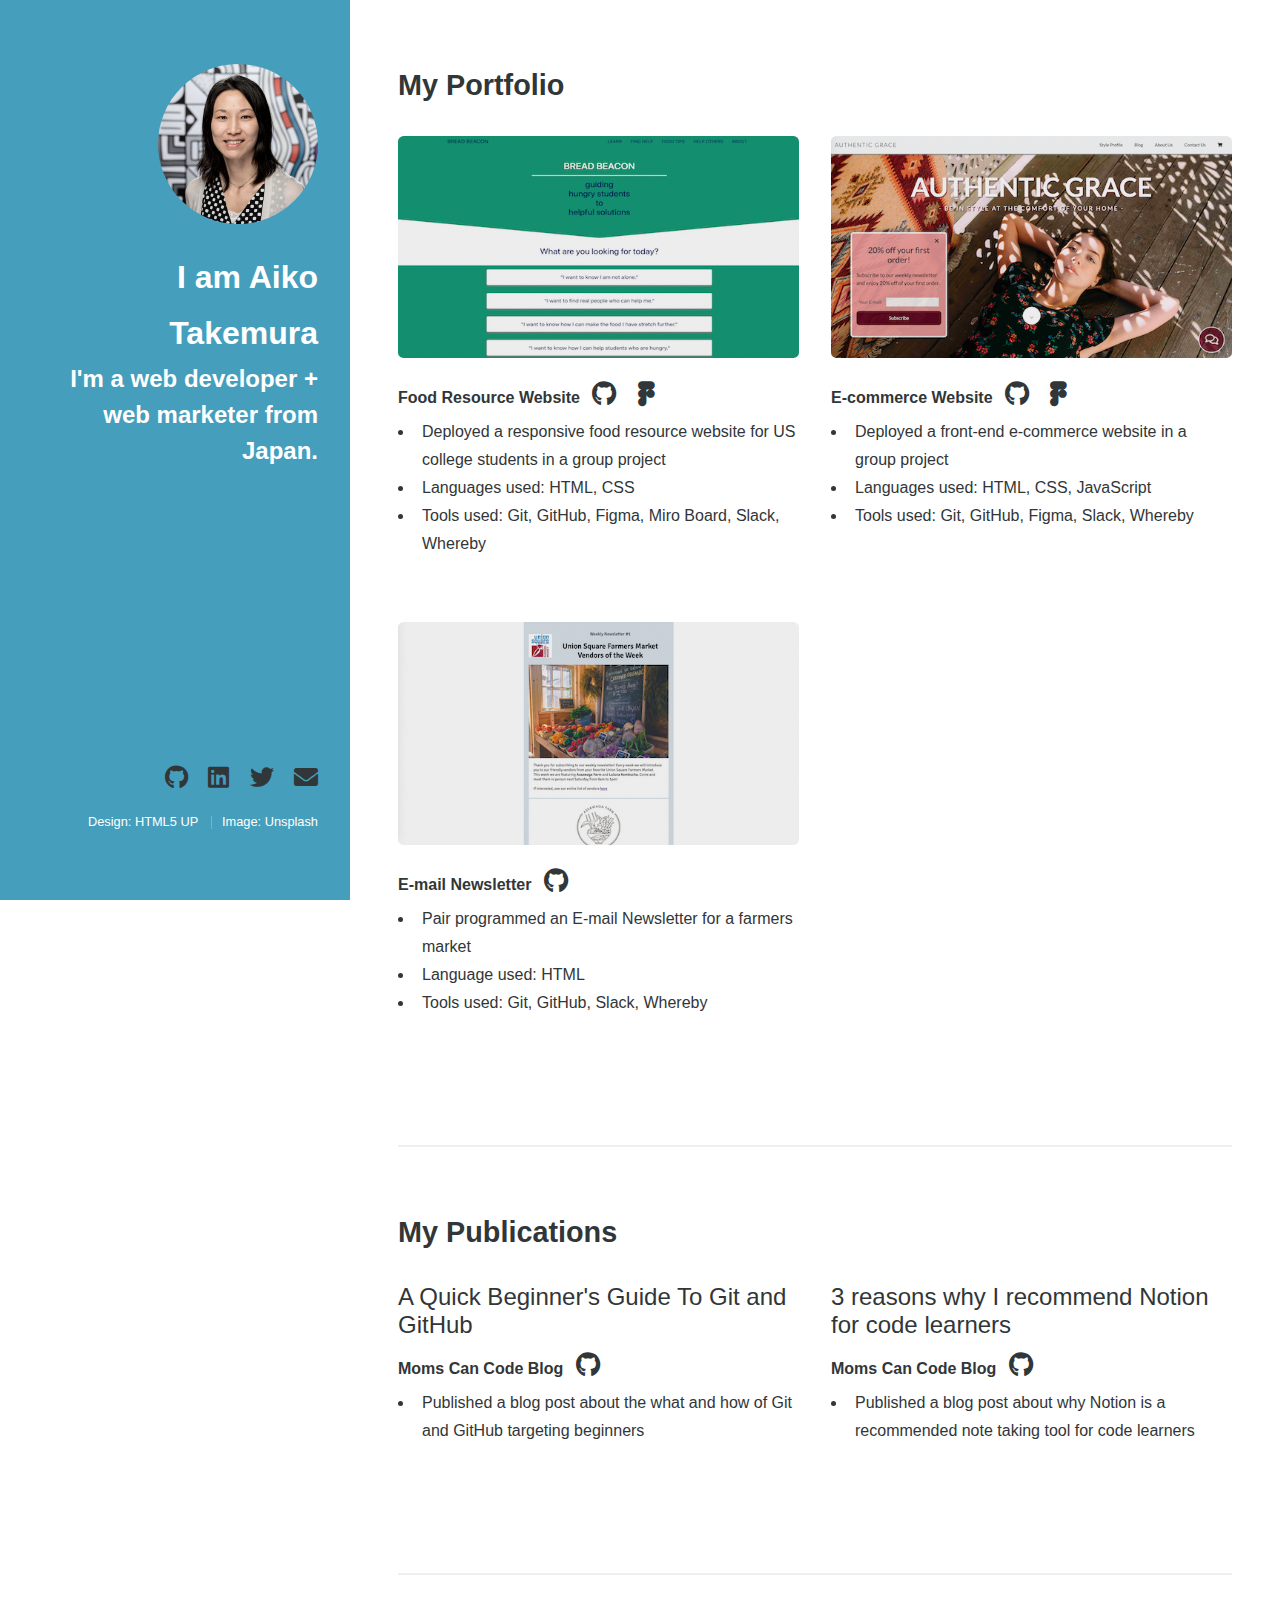
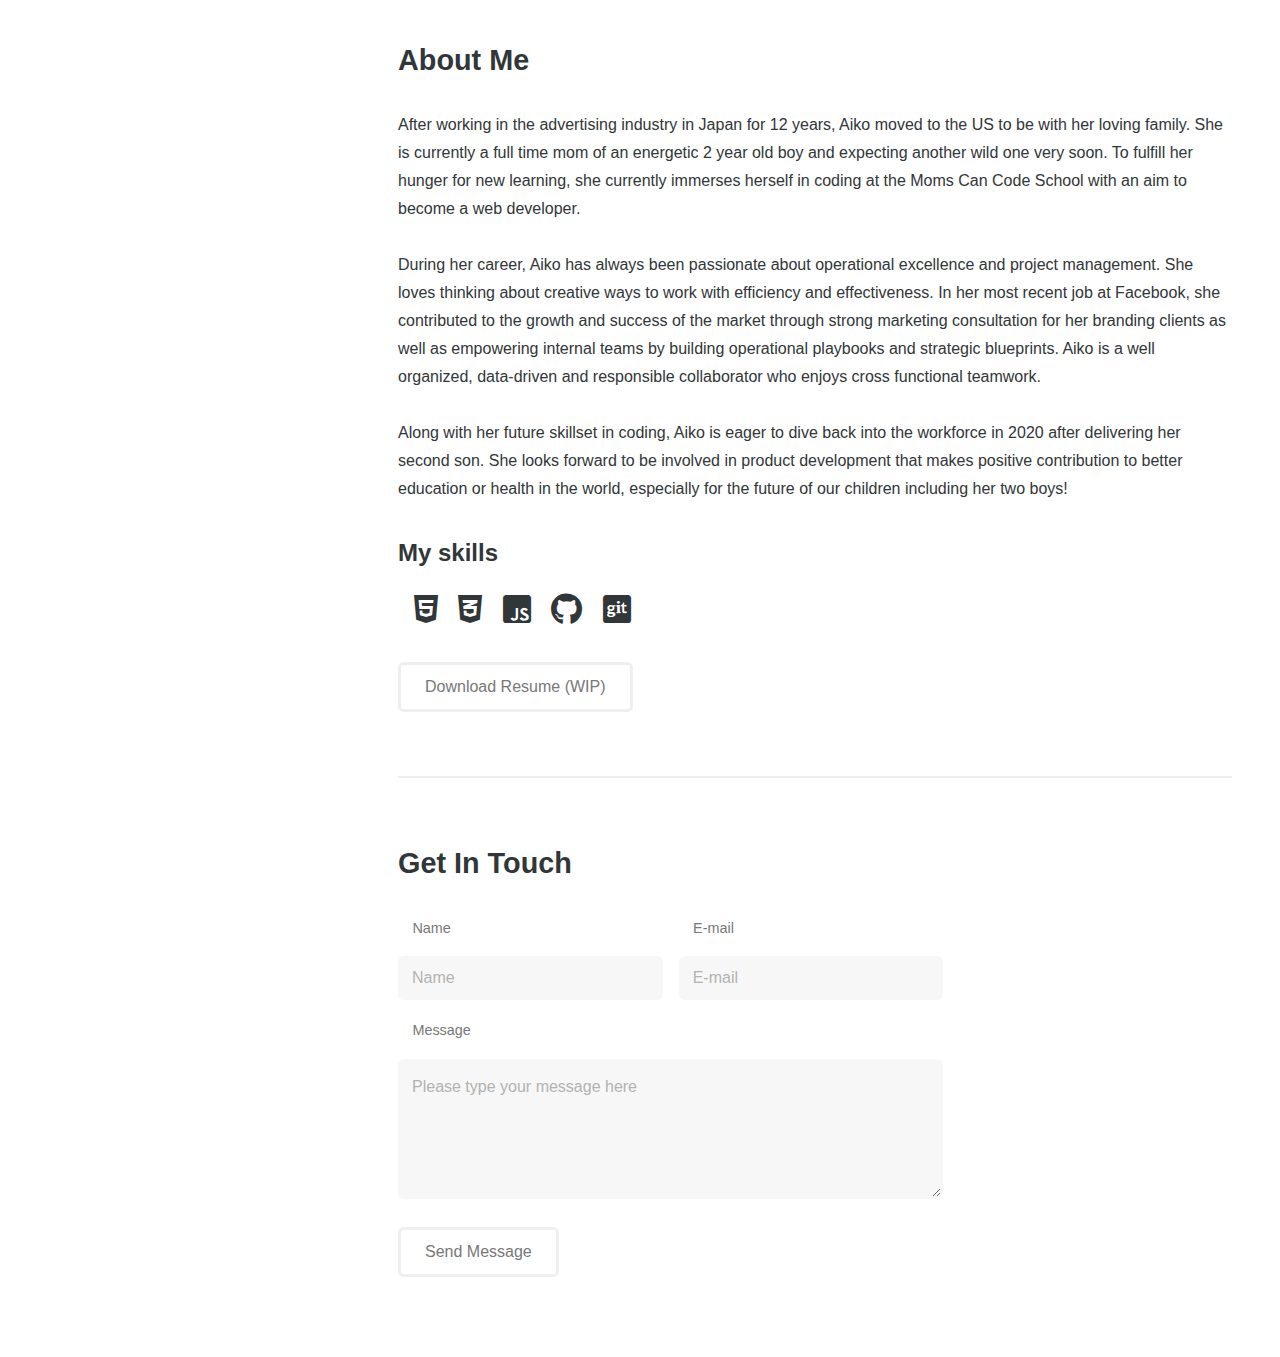
==== index.html @ b025af32 "edit html link" ====
<!DOCTYPE HTML>
<!--
	Strata by HTML5 UP
	html5up.net | @ajlkn
	Free for personal and commercial use under the CCA 3.0 license (html5up.net/license)
-->
<html>

<head>
    <title>Aiko Takemura's Portfolio</title>
    <meta charset="utf-8" />
    <meta name="viewport" content="width=device-width, initial-scale=1, user-scalable=no" />
    <link rel="stylesheet" href="assets/css/main.css" />
</head>

<body class="is-preload">

    <!-- Header -->
    <header id="header">
        <div class="inner">
            <a href="#" class="image avatar"><img src="images/aikoProfilePhoto.png" alt="Aiko's profile photo" /></a>
            <h1>I am Aiko Takemura</h1>
            <h2>I'm a web developer + web marketer from Japan.</h2>
        </div>
    </header>

    <!-- Main -->
    <div id="main">

        <!-- One -->
        <section id="one">
            <header class="major">
                <h2>My Portfolio</h2>
            </header>
            <div class="row">
                <article class="col-6 col-12-xsmall work-item">
                    <a href="/food-resource.html" class="image fit thumb"><img src="images/breadBeacon.png"
                            alt="Image of Bread Beacon website" /></a>
                    <h3>Food Resource Website
                        <a href="https://github.com/amymcgowan/mcc-c4-t2-final-project"
                            class="icon brands fa-github github-repo" target="_blank"></a>
                        <a href="https://www.figma.com/file/8YjEBZbz8hxEmoX9fGkWri/Final-Project-MCC-Cohort-4-Team-2?node-id=14%3A2"
                            class="icon brands fa-figma figma-repo" target="_blank"></a>
                    </h3>
                    <ul>
                        <li>Deployed a responsive food resource website for US college students in a group project </li>
                        <li>Languages used: HTML, CSS</li>
                        <li>Tools used: Git, GitHub, Figma, Miro Board, Slack, Whereby</li>
                    </ul>
                </article>

                <article class="col-6 col-12-xsmall work-item">
                    <a href="https://authenticgrace.netlify.com/" class="image fit thumb" target="_blank"><img
                            src="images/authenticGrace.png" alt="Image of Authentic Grace website" /></a>
                    <h3>E-commerce Website
                        <a href="https://github.com/aikot1125/MCC_BoutiqueShop"
                            class="icon brands fa-github github-repo" target="_blank"></a>
                        <a href="https://www.figma.com/file/ekYG9hWDABlIK43Rx2hubZ/MCC-PJ-%233---Sarah%2FJacqueline%2FAiko?node-id=0%3A1"
                            class="icon brands fa-figma figma-repo" target="_blank"></a>
                    </h3>
                    <ul>
                        <li>Deployed a front-end e-commerce website in a group project</li>
                        <li>Languages used: HTML, CSS, JavaScript</li>
                        <li>Tools used: Git, GitHub, Figma, Slack, Whereby</li>
                    </ul>
                </article>

                <article class="col-6 col-12-xsmall work-item">
                    <a href="https://sherrynance.github.io/emailnewsletter/" class="image fit thumb"
                        target="_blank"><img src="images/htmlNewsletter.png" alt="Image of HTML Newsletter" /></a>
                    <h3>E-mail Newsletter
                        <a href="https://github.com/sherrynance/emailnewsletter"
                            class="icon brands fa-github github-repo" target="_blank"></a></h3>
                    <ul>
                        <li>Pair programmed an E-mail Newsletter for a farmers market</li>
                        <li>Language used: HTML</li>
                        <li>Tools used: Git, GitHub, Slack, Whereby</li>
                    </ul>
                </article>

            </div>
            <!-- <ul class="actions">
                <li><a href="#" class="button">Full Portfolio</a></li>
            </ul> -->
        </section>

        <!-- Two -->
        <section id="two">
            <header class="major">
                <h2>My Publications</h2>
            </header>
            <div class="row">
                <article class="col-6 col-12-xsmall work-item">
                    <a href="https://moms-can-co.github.io/blog/takemura_cohort4_AQuickBeginnersGuideToGitAndGitHub.html"
                        class="publication" target="_blank">A Quick Beginner's Guide To Git and GitHub</a>
                    <h3>Moms Can Code Blog
                        <a href="https://github.com/moms-can-co/blog" class="icon brands fa-github github-repo"
                            target="_blank"><span class="label">Github</span></a>
                    </h3>
                    <ul>
                        <li>Published a blog post about the what and how of Git and GitHub targeting beginners</li>
                    </ul>
                </article>
                <article class="col-6 col-12-xsmall work-item">
                    <a href="https://moms-can-co.github.io/blog/takemura_cohort4_3ReasonsToRrecommendNotion.html"
                        class="publication" target="_blank">3 reasons why I recommend Notion for code learners</a>
                    <h3>Moms Can Code Blog
                        <a href="https://github.com/moms-can-co/blog" class="icon brands fa-github github-repo"
                            target="_blank"><span class="label">Github</span></a>
                    </h3>
                    <ul>
                        <li>Published a blog post about why Notion is a recommended note taking tool for code learners
                        </li>
                    </ul>
                </article>
            </div>
        </section>

        <!-- Three -->
        <section id="three">
            <header class="major">
                <h2>About Me</h2>
            </header>
            <p>After working in the advertising industry in Japan for 12 years, Aiko moved to the US to be with her
                loving family. She is currently a full time mom of an energetic 2 year old boy and expecting another
                wild one very soon. To fulfill her hunger
                for new learning, she currently immerses herself in coding at the Moms Can Code School with an aim to
                become a web developer.
                <br><br> During her career, Aiko has always been passionate about operational excellence and project
                management. She loves thinking about creative ways to work with efficiency and effectiveness. In her
                most recent job at Facebook, she
                contributed to the growth and success of the market through strong marketing consultation for her
                branding clients as well as empowering internal teams by building operational playbooks and strategic
                blueprints. Aiko is a well organized,
                data-driven and responsible collaborator who enjoys cross functional teamwork.
                <br><br> Along with her future skillset in coding, Aiko is eager to dive back into the workforce in 2020
                after delivering her second son. She looks forward to be involved in product development that makes
                positive contribution to better
                education or health in the world, especially for the future of our children including her two boys!</p>
            <!-- <header class="major"> -->
            <h2>My skills</h2>
            <ul class="skill-icons">
                <li><span class="label icon brands fa-html5"></span></li>
                <li><span class="label icon brands fa-css3-alt"></span></li>
                <li><span class="label icon brands fa-js-square"></span></li>
                <li><span class="label icon brands fa-github"></span></li>
                <li><span class="label icon brands fa-git-square"></span></li>
            </ul>
            <!-- </header> -->
            <ul class="actions">
                <li><a href="#" class="button" target="_blank">Download Resume (WIP)</a></li>
            </ul>
        </section>

        <!-- Four -->
        <section id="four">
            <header class="major">
                <h2>Get In Touch</h2>
                <!-- <p>Accumsan pellentesque commodo blandit enim arcu non at amet id arcu magna. Accumsan orci faucibus id eu lorem semper nunc nisi lorem vulputate lorem neque lorem ipsum dolor.</p> -->
            </header>
            <div class="row">
                <div class="col-8 col-12-small">
                    <form method="post" id="fs-frm" name="simple-contact-form" accept-charset="utf-8"
                        action="https://formspree.io/aiko.takemura@gmail.com">
                        <fieldset id="fs-frm-inputs">
                            <div class="row gtr-uniform gtr-50">
                                <!-- <label for="name">Name</label> -->
                                <div class="col-6 col-12-xsmall">
                                    <label for="name">Name</label>
                                    <input type="text" name="name" id="name" placeholder="Name" required />
                                </div>
                                <!-- <label for="email">Email</label> -->
                                <div class="col-6 col-12-xsmall">
                                    <label for="email">E-mail</label>
                                    <input type="email" name="email" id="email" placeholder="E-mail" required />
                                </div>
                                <!-- <label for="message">Message</label> -->
                                <div class="col-12">
                                    <label for="message">Message</label>
                                    <textarea name="message" id="message" placeholder="Please type your message here"
                                        rows="4" required></textarea>
                                </div>
                                <input type="hidden" name="_subject" id="email-subject" value="Contact Form Submission">
                            </div>
                        </fieldset>
                        <br>
                        <ul class="actions">
                            <li><input type="submit" value="Send Message" target="_blank" /></li>
                        </ul>
                    </form>
                    <!-- <form method="post" action="#">
                        <div class="row gtr-uniform gtr-50">
                            <div class="col-6 col-12-xsmall"><input type="text" name="name" id="name" placeholder="Name" /></div>
                            <div class="col-6 col-12-xsmall"><input type="email" name="email" id="email" placeholder="Email" /></div>
                            <div class="col-12"><textarea name="message" id="message" placeholder="Message" rows="4"></textarea></div>
                        </div>
                    </form>
                    <ul class="actions">
                        <li><input type="submit" value="Send Message" /></li>
                    </ul> -->
                </div>
                <!-- <div class="col-4 col-12-small">
                    <!-- <ul class="labeled-icons">
                        <li>
                            <h3 class="icon solid fa-envelope"><span class="label">Email</span></h3>
                            <a href="#">aiko.takemura@gmail.com</a>
                        </li>
                    </ul> -->
            </div>
        </section>
    </div>

    <!-- Footer -->
    <footer id="footer">
        <div class="inner">
            <ul class="icons">
                <li><a href="https://github.com/aikot1125" class="icon brands fa-github"><span
                            class="label">Github</span></a></li>
                <li><a href="https://www.linkedin.com/in/aiko-takemura-9786b337/" class="icon brands fa-linkedin"><span
                            class="label">Twitter</span></a></li>
                <li><a href="https://twitter.com/jpmom_coder" class="icon brands fa-twitter"><span
                            class="label">Twitter</span></a></li>
                <li><a href="mailto:aiko.takemura@gmail.com" class="icon solid fa-envelope"><span
                            class="label">Email</span></a></li>
            </ul>
            <ul class="copyright">
                <!-- <li>&copy; Untitled</li> -->
                <li>Design: <a href="http://html5up.net">HTML5 UP</a></li>
                <li>Image: <a href="https://unsplash.com/photos/vC8wj_Kphak">Unsplash</a></li>
            </ul>
        </div>
    </footer>

    <!-- Scripts -->
    <script src="assets/js/jquery.min.js"></script>
    <script src="assets/js/jquery.poptrox.min.js"></script>
    <script src="assets/js/browser.min.js"></script>
    <script src="assets/js/breakpoints.min.js"></script>
    <script src="assets/js/util.js"></script>
    <script src="assets/js/main.js"></script>

</body>

</html>
---- assets/css/main.css ----
@import url("fontawesome-all.min.css");
@import url("https://fonts.googleapis.com/css?family=Source+Sans+Pro:400,400italic");

/*
	Strata by HTML5 UP
	html5up.net | @ajlkn
	Free for personal and commercial use under the CCA 3.0 license (html5up.net/license)
*/

/* color variables */
body {
    --text-color: #313638;
    --blue: #459EBC;
    --yellow: #F6D443;
    --base-font: -apple-system, BlinkMacSystemFont, "Segoe UI", Roboto, "Helvetica Neue", Arial, "Noto Sans", sans-serif; 

}

html,
body,
div,
span,
applet,
object,
iframe,
h1,
h2,
h3,
h4,
h5,
h6,
p,
blockquote,
pre,
a,
abbr,
acronym,
address,
big,
cite,
code,
del,
dfn,
em,
img,
ins,
kbd,
q,
s,
samp,
small,
strike,
strong,
sub,
sup,
tt,
var,
b,
u,
i,
center,
dl,
dt,
dd,
ol,
ul,
li,
fieldset,
form,
label,
legend,
table,
caption,
tbody,
tfoot,
thead,
tr,
th,
td,
article,
aside,
canvas,
details,
embed,
figure,
figcaption,
footer,
header,
hgroup,
menu,
nav,
output,
ruby,
section,
summary,
time,
mark,
audio,
video {
    margin: 0;
    padding: 0;
    border: 0;
    font-size: 100%;
    font: inherit;
    vertical-align: baseline;
}

article,
aside,
details,
figcaption,
figure,
footer,
header,
hgroup,
menu,
nav,
section {
    display: block;
}

body {
    line-height: 1;
    --hover-color: var(--yellow);
}

ol,
ul {
    list-style: none;
}

blockquote,
q {
    quotes: none;
}

blockquote:before,
blockquote:after,
q:before,
q:after {
    content: '';
    content: none;
}

table {
    border-collapse: collapse;
    border-spacing: 0;
}

body {
    -webkit-text-size-adjust: none;
}

mark {
    background-color: transparent;
    color: inherit;
}

input::-moz-focus-inner {
    border: 0;
    padding: 0;
}

input,
select,
textarea {
    -moz-appearance: none;
    -webkit-appearance: none;
    -ms-appearance: none;
    appearance: none;
}


/* Basic */

html {
    box-sizing: border-box;
}

*,
*:before,
*:after {
    box-sizing: inherit;
}

body {
    background: #fff;
}

body.is-preload *,
body.is-preload *:before,
body.is-preload *:after {
    -moz-animation: none !important;
    -webkit-animation: none !important;
    -ms-animation: none !important;
    animation: none !important;
    -moz-transition: none !important;
    -webkit-transition: none !important;
    -ms-transition: none !important;
    transition: none !important;
}

body,
input,
select,
textarea {
    color: var(--text-color);
    font-family: var(--base-font);
    font-size: 16pt;
    font-weight: lighter;
    line-height: 1.75em;
}

a {
    -moz-transition: color 0.2s ease-in-out, border-color 0.2s ease-in-out;
    -webkit-transition: color 0.2s ease-in-out, border-color 0.2s ease-in-out;
    -ms-transition: color 0.2s ease-in-out, border-color 0.2s ease-in-out;
    transition: color 0.2s ease-in-out, border-color 0.2s ease-in-out;
    /* border-bottom: dotted 1px; */
    /* color: var(--hover-color); */
    text-decoration: none;
}

a:hover {
    /* border-bottom-color: transparent; */
    color: var(--hover-color) !important;
    text-decoration: none;
}

strong,
b {
    color: #787878;
    font-weight: 400;
}

em,
i {
    font-style: italic;
}

p {
    margin: 0 0 2em 0;
}

h1,
h2,
h3,
h4,
h5,
h6 {
    color: var(--text-color);
    font-weight: 600;
    line-height: 1em;
    margin: 0 0 1em 0;
}

h1 a,
h2 a,
h3 a,
h4 a,
h5 a,
h6 a {
    color: inherit;
    text-decoration: none;
}

h1 {
    font-size: 2em;
    line-height: 1.5em;
}

h2 {
    font-size: 1.5em;
    line-height: 1.5em;
}

h3 {
    font-size: 1.25em;
    line-height: 1.5em;
}

h4 {
    font-size: 1.1em;
    line-height: 1.5em;
}

h5 {
    font-size: 0.9em;
    line-height: 1.5em;
}

h6 {
    font-size: 0.7em;
    line-height: 1.5em;
}

sub {
    font-size: 0.8em;
    position: relative;
    top: 0.5em;
}

sup {
    font-size: 0.8em;
    position: relative;
    top: -0.5em;
}

hr {
    border: 0;
    border-bottom: solid 2px #efefef;
    margin: 2em 0;
}

hr.major {
    margin: 3em 0;
}

blockquote {
    border-left: solid 6px #efefef;
    font-style: italic;
    margin: 0 0 2em 0;
    padding: 0.5em 0 0.5em 1.5em;
}

code {
    background: #f7f7f7;
    border-radius: 0.35em;
    border: solid 2px #efefef;
    font-family: "Courier New", monospace;
    font-size: 0.9em;
    margin: 0 0.25em;
    padding: 0.25em 0.65em;
}

pre {
    -webkit-overflow-scrolling: touch;
    font-family: "Courier New", monospace;
    font-size: 0.9em;
    margin: 0 0 2em 0;
}

pre code {
    display: block;
    line-height: 1.75em;
    padding: 1em 1.5em;
    overflow-x: auto;
}

.align-left {
    text-align: left;
}

.align-center {
    text-align: center;
}

.align-right {
    text-align: right;
}


/* Container */

.container {
    margin: 0 auto;
    max-width: calc(100% - 4em);
    width: 100%;
}

.container.xsmall {
    width: 25%;
}

.container.small {
    width: 50%;
}

.container.medium {
    width: 75%;
}

.container.large {
    width: 125%;
}

.container.xlarge {
    width: 150%;
}

.container.max {
    width: 100%;
}

@media screen and (max-width: 980px) {
    .container {
        width: 100% !important;
        max-width: 100% !important;
    }
}

@media screen and (max-width: 600px) {
    .container {
        max-width: calc(100% - 3em);
    }
}


/* Row */

.row {
    display: flex;
    flex-wrap: wrap;
    box-sizing: border-box;
    align-items: stretch;
}

.row>* {
    box-sizing: border-box;
}

.row.gtr-uniform>*> :last-child {
    margin-bottom: 0;
}

.row.aln-left {
    justify-content: flex-start;
}

.row.aln-center {
    justify-content: center;
}

.row.aln-right {
    justify-content: flex-end;
}

.row.aln-top {
    align-items: flex-start;
}

.row.aln-middle {
    align-items: center;
}

.row.aln-bottom {
    align-items: flex-end;
}

.row>.imp {
    order: -1;
}

.row>.col-1 {
    width: 8.33333%;
}

.row>.off-1 {
    margin-left: 8.33333%;
}

.row>.col-2 {
    width: 16.66667%;
}

.row>.off-2 {
    margin-left: 16.66667%;
}

.row>.col-3 {
    width: 25%;
}

.row>.off-3 {
    margin-left: 25%;
}

.row>.col-4 {
    width: 33.33333%;
}

.row>.off-4 {
    margin-left: 33.33333%;
}

.row>.col-5 {
    width: 41.66667%;
}

.row>.off-5 {
    margin-left: 41.66667%;
}

.row>.col-6 {
    width: 50%;
}

.row>.off-6 {
    margin-left: 50%;
}

.row>.col-7 {
    width: 58.33333%;
}

.row>.off-7 {
    margin-left: 58.33333%;
}

.row>.col-8 {
    width: 66.66667%;
}

.row>.off-8 {
    margin-left: 66.66667%;
}

.row>.col-9 {
    width: 75%;
}

.row>.off-9 {
    margin-left: 75%;
}

.row>.col-10 {
    width: 83.33333%;
}

.row>.off-10 {
    margin-left: 83.33333%;
}

.row>.col-11 {
    width: 91.66667%;
}

.row>.off-11 {
    margin-left: 91.66667%;
}

.row>.col-12 {
    width: 100%;
}

.row>.off-12 {
    margin-left: 100%;
}

.row.gtr-0 {
    margin-top: 0;
    margin-left: 0em;
}

.row.gtr-0>* {
    padding: 0 0 0 0em;
}

.row.gtr-0.gtr-uniform {
    margin-top: 0em;
}

.row.gtr-0.gtr-uniform>* {
    padding-top: 0em;
}

.row.gtr-25 {
    margin-top: 0;
    margin-left: -0.625em;
}

.row.gtr-25>* {
    padding: 0 0 0 0.625em;
}

.row.gtr-25.gtr-uniform {
    margin-top: -0.625em;
}

.row.gtr-25.gtr-uniform>* {
    padding-top: 0.625em;
}

.row.gtr-50 {
    margin-top: 0;
    margin-left: -1.25em;
}

.row.gtr-50>* {
    padding: 0 0 0 1.25em;
}

.row.gtr-50.gtr-uniform {
    margin-top: -1.25em;
}

.row.gtr-50.gtr-uniform>* {
    padding-top: 1.25em;
}

.row {
    margin-top: 0;
    margin-left: -2.5em;
}

.row>* {
    padding: 0 0 0 2.5em;
}

.row.gtr-uniform {
    margin-top: -2.5em;
}

.row.gtr-uniform>* {
    padding-top: 2.5em;
}

.row.gtr-150 {
    margin-top: 0;
    margin-left: -3.75em;
}

.row.gtr-150>* {
    padding: 0 0 0 3.75em;
}

.row.gtr-150.gtr-uniform {
    margin-top: -3.75em;
}

.row.gtr-150.gtr-uniform>* {
    padding-top: 3.75em;
}

.row.gtr-200 {
    margin-top: 0;
    margin-left: -5em;
}

.row.gtr-200>* {
    padding: 0 0 0 5em;
}

.row.gtr-200.gtr-uniform {
    margin-top: -5em;
}

.row.gtr-200.gtr-uniform>* {
    padding-top: 5em;
}

@media screen and (max-width: 1800px) {
    .row {
        display: flex;
        flex-wrap: wrap;
        box-sizing: border-box;
        align-items: stretch;
    }
    .row>* {
        box-sizing: border-box;
    }
    .row.gtr-uniform>*> :last-child {
        margin-bottom: 0;
    }
    .row.aln-left {
        justify-content: flex-start;
    }
    .row.aln-center {
        justify-content: center;
    }
    .row.aln-right {
        justify-content: flex-end;
    }
    .row.aln-top {
        align-items: flex-start;
    }
    .row.aln-middle {
        align-items: center;
    }
    .row.aln-bottom {
        align-items: flex-end;
    }
    .row>.imp-xlarge {
        order: -1;
    }
    .row>.col-1-xlarge {
        width: 8.33333%;
    }
    .row>.off-1-xlarge {
        margin-left: 8.33333%;
    }
    .row>.col-2-xlarge {
        width: 16.66667%;
    }
    .row>.off-2-xlarge {
        margin-left: 16.66667%;
    }
    .row>.col-3-xlarge {
        width: 25%;
    }
    .row>.off-3-xlarge {
        margin-left: 25%;
    }
    .row>.col-4-xlarge {
        width: 33.33333%;
    }
    .row>.off-4-xlarge {
        margin-left: 33.33333%;
    }
    .row>.col-5-xlarge {
        width: 41.66667%;
    }
    .row>.off-5-xlarge {
        margin-left: 41.66667%;
    }
    .row>.col-6-xlarge {
        width: 50%;
    }
    .row>.off-6-xlarge {
        margin-left: 50%;
    }
    .row>.col-7-xlarge {
        width: 58.33333%;
    }
    .row>.off-7-xlarge {
        margin-left: 58.33333%;
    }
    .row>.col-8-xlarge {
        width: 66.66667%;
    }
    .row>.off-8-xlarge {
        margin-left: 66.66667%;
    }
    .row>.col-9-xlarge {
        width: 75%;
    }
    .row>.off-9-xlarge {
        margin-left: 75%;
    }
    .row>.col-10-xlarge {
        width: 83.33333%;
    }
    .row>.off-10-xlarge {
        margin-left: 83.33333%;
    }
    .row>.col-11-xlarge {
        width: 91.66667%;
    }
    .row>.off-11-xlarge {
        margin-left: 91.66667%;
    }
    .row>.col-12-xlarge {
        width: 100%;
    }
    .row>.off-12-xlarge {
        margin-left: 100%;
    }
    .row.gtr-0 {
        margin-top: 0;
        margin-left: 0em;
    }
    .row.gtr-0>* {
        padding: 0 0 0 0em;
    }
    .row.gtr-0.gtr-uniform {
        margin-top: 0em;
    }
    .row.gtr-0.gtr-uniform>* {
        padding-top: 0em;
    }
    .row.gtr-25 {
        margin-top: 0;
        margin-left: -0.625em;
    }
    .row.gtr-25>* {
        padding: 0 0 0 0.625em;
    }
    .row.gtr-25.gtr-uniform {
        margin-top: -0.625em;
    }
    .row.gtr-25.gtr-uniform>* {
        padding-top: 0.625em;
    }
    .row.gtr-50 {
        margin-top: 0;
        margin-left: -1.25em;
    }
    .row.gtr-50>* {
        padding: 0 0 0 1.25em;
    }
    .row.gtr-50.gtr-uniform {
        margin-top: -1.25em;
    }
    .row.gtr-50.gtr-uniform>* {
        padding-top: 1.25em;
    }
    .row {
        margin-top: 0;
        margin-left: -2.5em;
    }
    .row>* {
        padding: 0 0 0 2.5em;
    }
    .row.gtr-uniform {
        margin-top: -2.5em;
    }
    .row.gtr-uniform>* {
        padding-top: 2.5em;
    }
    .row.gtr-150 {
        margin-top: 0;
        margin-left: -3.75em;
    }
    .row.gtr-150>* {
        padding: 0 0 0 3.75em;
    }
    .row.gtr-150.gtr-uniform {
        margin-top: -3.75em;
    }
    .row.gtr-150.gtr-uniform>* {
        padding-top: 3.75em;
    }
    .row.gtr-200 {
        margin-top: 0;
        margin-left: -5em;
    }
    .row.gtr-200>* {
        padding: 0 0 0 5em;
    }
    .row.gtr-200.gtr-uniform {
        margin-top: -5em;
    }
    .row.gtr-200.gtr-uniform>* {
        padding-top: 5em;
    }
}

@media screen and (max-width: 1280px) {
    .row {
        display: flex;
        flex-wrap: wrap;
        box-sizing: border-box;
        align-items: stretch;
    }
    .row>* {
        box-sizing: border-box;
    }
    .row.gtr-uniform>*> :last-child {
        margin-bottom: 0;
    }
    .row.aln-left {
        justify-content: flex-start;
    }
    .row.aln-center {
        justify-content: center;
    }
    .row.aln-right {
        justify-content: flex-end;
    }
    .row.aln-top {
        align-items: flex-start;
    }
    .row.aln-middle {
        align-items: center;
    }
    .row.aln-bottom {
        align-items: flex-end;
    }
    .row>.imp-large {
        order: -1;
    }
    .row>.col-1-large {
        width: 8.33333%;
    }
    .row>.off-1-large {
        margin-left: 8.33333%;
    }
    .row>.col-2-large {
        width: 16.66667%;
    }
    .row>.off-2-large {
        margin-left: 16.66667%;
    }
    .row>.col-3-large {
        width: 25%;
    }
    .row>.off-3-large {
        margin-left: 25%;
    }
    .row>.col-4-large {
        width: 33.33333%;
    }
    .row>.off-4-large {
        margin-left: 33.33333%;
    }
    .row>.col-5-large {
        width: 41.66667%;
    }
    .row>.off-5-large {
        margin-left: 41.66667%;
    }
    .row>.col-6-large {
        width: 50%;
    }
    .row>.off-6-large {
        margin-left: 50%;
    }
    .row>.col-7-large {
        width: 58.33333%;
    }
    .row>.off-7-large {
        margin-left: 58.33333%;
    }
    .row>.col-8-large {
        width: 66.66667%;
    }
    .row>.off-8-large {
        margin-left: 66.66667%;
    }
    .row>.col-9-large {
        width: 75%;
    }
    .row>.off-9-large {
        margin-left: 75%;
    }
    .row>.col-10-large {
        width: 83.33333%;
    }
    .row>.off-10-large {
        margin-left: 83.33333%;
    }
    .row>.col-11-large {
        width: 91.66667%;
    }
    .row>.off-11-large {
        margin-left: 91.66667%;
    }
    .row>.col-12-large {
        width: 100%;
    }
    .row>.off-12-large {
        margin-left: 100%;
    }
    .row.gtr-0 {
        margin-top: 0;
        margin-left: 0em;
    }
    .row.gtr-0>* {
        padding: 0 0 0 0em;
    }
    .row.gtr-0.gtr-uniform {
        margin-top: 0em;
    }
    .row.gtr-0.gtr-uniform>* {
        padding-top: 0em;
    }
    .row.gtr-25 {
        margin-top: 0;
        margin-left: -0.5em;
    }
    .row.gtr-25>* {
        padding: 0 0 0 0.5em;
    }
    .row.gtr-25.gtr-uniform {
        margin-top: -0.5em;
    }
    .row.gtr-25.gtr-uniform>* {
        padding-top: 0.5em;
    }
    .row.gtr-50 {
        margin-top: 0;
        margin-left: -1em;
    }
    .row.gtr-50>* {
        padding: 0 0 0 1em;
    }
    .row.gtr-50.gtr-uniform {
        margin-top: -1em;
    }
    .row.gtr-50.gtr-uniform>* {
        padding-top: 1em;
    }
    .row {
        margin-top: 0;
        margin-left: -2em;
    }
    .row>* {
        padding: 0 0 0 2em;
    }
    .row.gtr-uniform {
        margin-top: -2em;
    }
    .row.gtr-uniform>* {
        padding-top: 2em;
    }
    .row.gtr-150 {
        margin-top: 0;
        margin-left: -3em;
    }
    .row.gtr-150>* {
        padding: 0 0 0 3em;
    }
    .row.gtr-150.gtr-uniform {
        margin-top: -3em;
    }
    .row.gtr-150.gtr-uniform>* {
        padding-top: 3em;
    }
    .row.gtr-200 {
        margin-top: 0;
        margin-left: -4em;
    }
    .row.gtr-200>* {
        padding: 0 0 0 4em;
    }
    .row.gtr-200.gtr-uniform {
        margin-top: -4em;
    }
    .row.gtr-200.gtr-uniform>* {
        padding-top: 4em;
    }
}

@media screen and (max-width: 980px) {
    .row {
        display: flex;
        flex-wrap: wrap;
        box-sizing: border-box;
        align-items: stretch;
    }
    .row>* {
        box-sizing: border-box;
    }
    .row.gtr-uniform>*> :last-child {
        margin-bottom: 0;
    }
    .row.aln-left {
        justify-content: flex-start;
    }
    .row.aln-center {
        justify-content: center;
    }
    .row.aln-right {
        justify-content: flex-end;
    }
    .row.aln-top {
        align-items: flex-start;
    }
    .row.aln-middle {
        align-items: center;
    }
    .row.aln-bottom {
        align-items: flex-end;
    }
    .row>.imp-medium {
        order: -1;
    }
    .row>.col-1-medium {
        width: 8.33333%;
    }
    .row>.off-1-medium {
        margin-left: 8.33333%;
    }
    .row>.col-2-medium {
        width: 16.66667%;
    }
    .row>.off-2-medium {
        margin-left: 16.66667%;
    }
    .row>.col-3-medium {
        width: 25%;
    }
    .row>.off-3-medium {
        margin-left: 25%;
    }
    .row>.col-4-medium {
        width: 33.33333%;
    }
    .row>.off-4-medium {
        margin-left: 33.33333%;
    }
    .row>.col-5-medium {
        width: 41.66667%;
    }
    .row>.off-5-medium {
        margin-left: 41.66667%;
    }
    .row>.col-6-medium {
        width: 50%;
    }
    .row>.off-6-medium {
        margin-left: 50%;
    }
    .row>.col-7-medium {
        width: 58.33333%;
    }
    .row>.off-7-medium {
        margin-left: 58.33333%;
    }
    .row>.col-8-medium {
        width: 66.66667%;
    }
    .row>.off-8-medium {
        margin-left: 66.66667%;
    }
    .row>.col-9-medium {
        width: 75%;
    }
    .row>.off-9-medium {
        margin-left: 75%;
    }
    .row>.col-10-medium {
        width: 83.33333%;
    }
    .row>.off-10-medium {
        margin-left: 83.33333%;
    }
    .row>.col-11-medium {
        width: 91.66667%;
    }
    .row>.off-11-medium {
        margin-left: 91.66667%;
    }
    .row>.col-12-medium {
        width: 100%;
    }
    .row>.off-12-medium {
        margin-left: 100%;
    }
    .row.gtr-0 {
        margin-top: 0;
        margin-left: 0em;
    }
    .row.gtr-0>* {
        padding: 0 0 0 0em;
    }
    .row.gtr-0.gtr-uniform {
        margin-top: 0em;
    }
    .row.gtr-0.gtr-uniform>* {
        padding-top: 0em;
    }
    .row.gtr-25 {
        margin-top: 0;
        margin-left: -0.5em;
    }
    .row.gtr-25>* {
        padding: 0 0 0 0.5em;
    }
    .row.gtr-25.gtr-uniform {
        margin-top: -0.5em;
    }
    .row.gtr-25.gtr-uniform>* {
        padding-top: 0.5em;
    }
    .row.gtr-50 {
        margin-top: 0;
        margin-left: -1em;
    }
    .row.gtr-50>* {
        padding: 0 0 0 1em;
    }
    .row.gtr-50.gtr-uniform {
        margin-top: -1em;
    }
    .row.gtr-50.gtr-uniform>* {
        padding-top: 1em;
    }
    .row {
        margin-top: 0;
        margin-left: -2em;
    }
    .row>* {
        padding: 0 0 0 2em;
    }
    .row.gtr-uniform {
        margin-top: -2em;
    }
    .row.gtr-uniform>* {
        padding-top: 2em;
    }
    .row.gtr-150 {
        margin-top: 0;
        margin-left: -3em;
    }
    .row.gtr-150>* {
        padding: 0 0 0 3em;
    }
    .row.gtr-150.gtr-uniform {
        margin-top: -3em;
    }
    .row.gtr-150.gtr-uniform>* {
        padding-top: 3em;
    }
    .row.gtr-200 {
        margin-top: 0;
        margin-left: -4em;
    }
    .row.gtr-200>* {
        padding: 0 0 0 4em;
    }
    .row.gtr-200.gtr-uniform {
        margin-top: -4em;
    }
    .row.gtr-200.gtr-uniform>* {
        padding-top: 4em;
    }
}

@media screen and (max-width: 736px) {
    .row {
        display: flex;
        flex-wrap: wrap;
        box-sizing: border-box;
        align-items: stretch;
    }
    .row>* {
        box-sizing: border-box;
    }
    .row.gtr-uniform>*> :last-child {
        margin-bottom: 0;
    }
    .row.aln-left {
        justify-content: flex-start;
    }
    .row.aln-center {
        justify-content: center;
    }
    .row.aln-right {
        justify-content: flex-end;
    }
    .row.aln-top {
        align-items: flex-start;
    }
    .row.aln-middle {
        align-items: center;
    }
    .row.aln-bottom {
        align-items: flex-end;
    }
    .row>.imp-small {
        order: -1;
    }
    .row>.col-1-small {
        width: 8.33333%;
    }
    .row>.off-1-small {
        margin-left: 8.33333%;
    }
    .row>.col-2-small {
        width: 16.66667%;
    }
    .row>.off-2-small {
        margin-left: 16.66667%;
    }
    .row>.col-3-small {
        width: 25%;
    }
    .row>.off-3-small {
        margin-left: 25%;
    }
    .row>.col-4-small {
        width: 33.33333%;
    }
    .row>.off-4-small {
        margin-left: 33.33333%;
    }
    .row>.col-5-small {
        width: 41.66667%;
    }
    .row>.off-5-small {
        margin-left: 41.66667%;
    }
    .row>.col-6-small {
        width: 50%;
    }
    .row>.off-6-small {
        margin-left: 50%;
    }
    .row>.col-7-small {
        width: 58.33333%;
    }
    .row>.off-7-small {
        margin-left: 58.33333%;
    }
    .row>.col-8-small {
        width: 66.66667%;
    }
    .row>.off-8-small {
        margin-left: 66.66667%;
    }
    .row>.col-9-small {
        width: 75%;
    }
    .row>.off-9-small {
        margin-left: 75%;
    }
    .row>.col-10-small {
        width: 83.33333%;
    }
    .row>.off-10-small {
        margin-left: 83.33333%;
    }
    .row>.col-11-small {
        width: 91.66667%;
    }
    .row>.off-11-small {
        margin-left: 91.66667%;
    }
    .row>.col-12-small {
        width: 100%;
    }
    .row>.off-12-small {
        margin-left: 100%;
    }
    .row.gtr-0 {
        margin-top: 0;
        margin-left: 0em;
    }
    .row.gtr-0>* {
        padding: 0 0 0 0em;
    }
    .row.gtr-0.gtr-uniform {
        margin-top: 0em;
    }
    .row.gtr-0.gtr-uniform>* {
        padding-top: 0em;
    }
    .row.gtr-25 {
        margin-top: 0;
        margin-left: -0.375em;
    }
    .row.gtr-25>* {
        padding: 0 0 0 0.375em;
    }
    .row.gtr-25.gtr-uniform {
        margin-top: -0.375em;
    }
    .row.gtr-25.gtr-uniform>* {
        padding-top: 0.375em;
    }
    .row.gtr-50 {
        margin-top: 0;
        margin-left: -0.75em;
    }
    .row.gtr-50>* {
        padding: 0 0 0 0.75em;
    }
    .row.gtr-50.gtr-uniform {
        margin-top: -0.75em;
    }
    .row.gtr-50.gtr-uniform>* {
        padding-top: 0.75em;
    }
    .row {
        margin-top: 0;
        margin-left: -1.5em;
    }
    .row>* {
        padding: 0 0 0 1.5em;
    }
    .row.gtr-uniform {
        margin-top: -1.5em;
    }
    .row.gtr-uniform>* {
        padding-top: 1.5em;
    }
    .row.gtr-150 {
        margin-top: 0;
        margin-left: -2.25em;
    }
    .row.gtr-150>* {
        padding: 0 0 0 2.25em;
    }
    .row.gtr-150.gtr-uniform {
        margin-top: -2.25em;
    }
    .row.gtr-150.gtr-uniform>* {
        padding-top: 2.25em;
    }
    .row.gtr-200 {
        margin-top: 0;
        margin-left: -3em;
    }
    .row.gtr-200>* {
        padding: 0 0 0 3em;
    }
    .row.gtr-200.gtr-uniform {
        margin-top: -3em;
    }
    .row.gtr-200.gtr-uniform>* {
        padding-top: 3em;
    }
}

@media screen and (max-width: 600px) {
    .row {
        display: flex;
        flex-wrap: wrap;
        box-sizing: border-box;
        align-items: stretch;
    }
    .row>* {
        box-sizing: border-box;
    }
    .row.gtr-uniform>*> :last-child {
        margin-bottom: 0;
    }
    .row.aln-left {
        justify-content: flex-start;
    }
    .row.aln-center {
        justify-content: center;
    }
    .row.aln-right {
        justify-content: flex-end;
    }
    .row.aln-top {
        align-items: flex-start;
    }
    .row.aln-middle {
        align-items: center;
    }
    .row.aln-bottom {
        align-items: flex-end;
    }
    .row>.imp-xsmall {
        order: -1;
    }
    .row>.col-1-xsmall {
        width: 8.33333%;
    }
    .row>.off-1-xsmall {
        margin-left: 8.33333%;
    }
    .row>.col-2-xsmall {
        width: 16.66667%;
    }
    .row>.off-2-xsmall {
        margin-left: 16.66667%;
    }
    .row>.col-3-xsmall {
        width: 25%;
    }
    .row>.off-3-xsmall {
        margin-left: 25%;
    }
    .row>.col-4-xsmall {
        width: 33.33333%;
    }
    .row>.off-4-xsmall {
        margin-left: 33.33333%;
    }
    .row>.col-5-xsmall {
        width: 41.66667%;
    }
    .row>.off-5-xsmall {
        margin-left: 41.66667%;
    }
    .row>.col-6-xsmall {
        width: 50%;
    }
    .row>.off-6-xsmall {
        margin-left: 50%;
    }
    .row>.col-7-xsmall {
        width: 58.33333%;
    }
    .row>.off-7-xsmall {
        margin-left: 58.33333%;
    }
    .row>.col-8-xsmall {
        width: 66.66667%;
    }
    .row>.off-8-xsmall {
        margin-left: 66.66667%;
    }
    .row>.col-9-xsmall {
        width: 75%;
    }
    .row>.off-9-xsmall {
        margin-left: 75%;
    }
    .row>.col-10-xsmall {
        width: 83.33333%;
    }
    .row>.off-10-xsmall {
        margin-left: 83.33333%;
    }
    .row>.col-11-xsmall {
        width: 91.66667%;
    }
    .row>.off-11-xsmall {
        margin-left: 91.66667%;
    }
    .row>.col-12-xsmall {
        width: 100%;
    }
    .row>.off-12-xsmall {
        margin-left: 100%;
    }
    .row.gtr-0 {
        margin-top: 0;
        margin-left: 0em;
    }
    .row.gtr-0>* {
        padding: 0 0 0 0em;
    }
    .row.gtr-0.gtr-uniform {
        margin-top: 0em;
    }
    .row.gtr-0.gtr-uniform>* {
        padding-top: 0em;
    }
    .row.gtr-25 {
        margin-top: 0;
        margin-left: -0.375em;
    }
    .row.gtr-25>* {
        padding: 0 0 0 0.375em;
    }
    .row.gtr-25.gtr-uniform {
        margin-top: -0.375em;
    }
    .row.gtr-25.gtr-uniform>* {
        padding-top: 0.375em;
    }
    .row.gtr-50 {
        margin-top: 0;
        margin-left: -0.75em;
    }
    .row.gtr-50>* {
        padding: 0 0 0 0.75em;
    }
    .row.gtr-50.gtr-uniform {
        margin-top: -0.75em;
    }
    .row.gtr-50.gtr-uniform>* {
        padding-top: 0.75em;
    }
    .row {
        margin-top: 0;
        margin-left: -1.5em;
    }
    .row>* {
        padding: 0 0 0 1.5em;
    }
    .row.gtr-uniform {
        margin-top: -1.5em;
    }
    .row.gtr-uniform>* {
        padding-top: 1.5em;
    }
    .row.gtr-150 {
        margin-top: 0;
        margin-left: -2.25em;
    }
    .row.gtr-150>* {
        padding: 0 0 0 2.25em;
    }
    .row.gtr-150.gtr-uniform {
        margin-top: -2.25em;
    }
    .row.gtr-150.gtr-uniform>* {
        padding-top: 2.25em;
    }
    .row.gtr-200 {
        margin-top: 0;
        margin-left: -3em;
    }
    .row.gtr-200>* {
        padding: 0 0 0 3em;
    }
    .row.gtr-200.gtr-uniform {
        margin-top: -3em;
    }
    .row.gtr-200.gtr-uniform>* {
        padding-top: 3em;
    }
}


/* Section/Article */

section.special,
article.special {
    text-align: center;
}

header p {
    color: var(--text-color);
    position: relative;
    margin: 0 0 1.5em 0;
}

header h2+p {
    font-size: 1.25em;
    margin-top: -1em;
    line-height: 1.5em;
}

header h3+p {
    font-size: 1.1em;
    margin-top: -0.8em;
    line-height: 1.5em;
}

header h4+p,
header h5+p,
header h6+p {
    font-size: 0.9em;
    margin-top: -0.6em;
    line-height: 1.5em;
}

header.major h2 {
    font-size: 1.8em;
}


/* Form */

form {
    margin: 0 0 2em 0;
}

label {
    color: #787878;
    display: block;
    font-size: 0.9em;
    font-weight: 400;
    margin: 0 0 1em 1em;
}

input[type="text"],
input[type="password"],
input[type="email"],
select,
textarea {
    -moz-appearance: none;
    -webkit-appearance: none;
    -ms-appearance: none;
    appearance: none;
    background: #f7f7f7;
    border-radius: 0.35em;
    border: solid 2px transparent;
    color: inherit;
    display: block;
    outline: 0;
    padding: 0 0.75em;
    text-decoration: none;
    width: 100%;
}

input[type="text"]:invalid,
input[type="password"]:invalid,
input[type="email"]:invalid,
select:invalid,
textarea:invalid {
    box-shadow: none;
}

input[type="text"]:focus,
input[type="password"]:focus,
input[type="email"]:focus,
select:focus,
textarea:focus {
    border-color: var(--hover-color);
}

select {
    background-image: url("data:image/svg+xml;charset=utf8,%3Csvg xmlns='http://www.w3.org/2000/svg' width='40' height='40' preserveAspectRatio='none' viewBox='0 0 40 40'%3E%3Cpath d='M9.4,12.3l10.4,10.4l10.4-10.4c0.2-0.2,0.5-0.4,0.9-0.4c0.3,0,0.6,0.1,0.9,0.4l3.3,3.3c0.2,0.2,0.4,0.5,0.4,0.9 c0,0.4-0.1,0.6-0.4,0.9L20.7,31.9c-0.2,0.2-0.5,0.4-0.9,0.4c-0.3,0-0.6-0.1-0.9-0.4L4.3,17.3c-0.2-0.2-0.4-0.5-0.4-0.9 c0-0.4,0.1-0.6,0.4-0.9l3.3-3.3c0.2-0.2,0.5-0.4,0.9-0.4S9.1,12.1,9.4,12.3z' fill='%23dfdfdf' /%3E%3C/svg%3E");
    background-size: 1.25rem;
    background-repeat: no-repeat;
    background-position: calc(100% - 1rem) center;
    height: 2.75em;
    padding-right: 2.75em;
    text-overflow: ellipsis;
}

select option {
    color: #787878;
    background: #fff;
}

select:focus::-ms-value {
    background-color: transparent;
}

select::-ms-expand {
    display: none;
}

input[type="text"],
input[type="password"],
input[type="email"],
select {
    height: 2.75em;
}

textarea {
    padding: 0.75em;
}

input[type="checkbox"],
input[type="radio"] {
    -moz-appearance: none;
    -webkit-appearance: none;
    -ms-appearance: none;
    appearance: none;
    display: block;
    float: left;
    margin-right: -2em;
    opacity: 0;
    width: 1em;
    z-index: -1;
}

input[type="checkbox"]+label,
input[type="radio"]+label {
    text-decoration: none;
    color: var(--text-color);
    cursor: pointer;
    display: inline-block;
    font-size: 1em;
    font-weight: 400;
    padding-left: 2.4em;
    padding-right: 0.75em;
    position: relative;
}

input[type="checkbox"]+label:before,
input[type="radio"]+label:before {
    -moz-osx-font-smoothing: grayscale;
    -webkit-font-smoothing: antialiased;
    display: inline-block;
    font-style: normal;
    font-variant: normal;
    text-rendering: auto;
    line-height: 1;
    text-transform: none !important;
    font-family: 'Font Awesome 5 Free';
    font-weight: 900;
}

input[type="checkbox"]+label:before,
input[type="radio"]+label:before {
    background: #f7f7f7;
    border-radius: 0.35em;
    border: solid 2px transparent;
    content: '';
    display: inline-block;
    font-size: 0.8em;
    height: 2.0625em;
    left: 0;
    line-height: 1.85625em;
    position: absolute;
    text-align: center;
    top: 0;
    width: 2.0625em;
}

input[type="checkbox"]:checked+label:before,
input[type="radio"]:checked+label:before {
    background: #787878;
    border-color: #787878;
    color: #fff;
    content: '\f00c';
}

input[type="checkbox"]:focus+label:before,
input[type="radio"]:focus+label:before {
    border-color: var(--hover-color);
}

input[type="checkbox"]+label:before {
    border-radius: 0.35em;
}

input[type="radio"]+label:before {
    border-radius: 100%;
}

::-webkit-input-placeholder {
    color: #b2b2b2 !important;
    opacity: 1.0;
}

:-moz-placeholder {
    color: #b2b2b2 !important;
    opacity: 1.0;
}

::-moz-placeholder {
    color: #b2b2b2 !important;
    opacity: 1.0;
}

:-ms-input-placeholder {
    color: #b2b2b2 !important;
    opacity: 1.0;
}


/* Box */

.box {
    border-radius: 0.35em;
    border: solid 2px #efefef;
    margin-bottom: 2em;
    padding: 1.5em;
}

.box> :last-child,
.box> :last-child> :last-child,
.box> :last-child> :last-child> :last-child {
    margin-bottom: 0;
}

.box.alt {
    border: 0;
    border-radius: 0;
    padding: 0;
}


/* Icon */

.icon {
    text-decoration: none;
    border-bottom: none;
    position: relative;
}

.icon:before {
    -moz-osx-font-smoothing: grayscale;
    -webkit-font-smoothing: antialiased;
    display: inline-block;
    font-style: normal;
    font-variant: normal;
    text-rendering: auto;
    line-height: 1;
    text-transform: none !important;
    font-family: 'Font Awesome 5 Free';
    font-weight: 400;
}

.icon>.label {
    display: none;
}

.icon:before {
    line-height: inherit;
}

.icon.solid:before {
    font-weight: 900;
}

.icon.brands:before {
    font-family: 'Font Awesome 5 Brands';
}

.github-repo {
    padding: 0 8px;
    font-size: 25px;

}

.figma-repo {
    padding: 0 8px;
    font-size: 25px;
}

/* Image */

.image {
    border-radius: 0.35em;
    border: 0;
    display: inline-block;
    position: relative;
}

.image:before {
    -moz-transition: opacity 0.2s ease-in-out;
    -webkit-transition: opacity 0.2s ease-in-out;
    -ms-transition: opacity 0.2s ease-in-out;
    transition: opacity 0.2s ease-in-out;
    background: url("images/overlay.png");
    border-radius: 0.35em;
    content: '';
    display: block;
    height: 100%;
    left: 0;
    opacity: 0.2;
    position: absolute;
    top: 0;
    width: 100%;
}

.image.thumb {
    text-align: center;
}

.image.thumb:after {
    -moz-transition: opacity 0.2s ease-in-out;
    -webkit-transition: opacity 0.2s ease-in-out;
    -ms-transition: opacity 0.2s ease-in-out;
    transition: opacity 0.2s ease-in-out;
    border-radius: 0.35em;
    border: solid 3px rgba(255, 255, 255, 0.5);
    color: #fff;
    content: 'View';
    display: inline-block;
    font-size: 0.8em;
    font-weight: 400;
    left: 50%;
    line-height: 2.25em;
    margin: -1.25em 0 0 -3em;
    opacity: 0;
    padding: 0 1.5em;
    position: absolute;
    text-align: center;
    text-decoration: none;
    top: 50%;
    white-space: nowrap;
}

.image.thumb:hover:after {
    opacity: 1.0;
}

.image.thumb:hover:before {
    background: url("images/overlay.png"), url("images/overlay.png");
    opacity: 1.0;
}

.image img {
    border-radius: 0.35em;
    display: block;
}

.image.left {
    float: left;
    margin: 0 1.5em 1em 0;
    top: 0.25em;
}

.image.right {
    float: right;
    margin: 0 0 1em 1.5em;
    top: 0.25em;
}

.image.left,
.image.right {
    max-width: 40%;
}

.image.left img,
.image.right img {
    width: 100%;
}

.image.fit {
    display: block;
    margin: 0 0 2em 0;
    width: 100%;
}

.image.fit img {
    width: 100%;
}

.image.avatar {
    border-radius: 100%;
}

.image.avatar:before {
    display: none;
}

.image.avatar img {
    border-radius: 100%;
    width: 100%;
}

/* Publication */
.publication {
    display: inline-block;
    height: 70px;
    font-size: 24px;
    font-weight: 500;
    color: var(--text-color);
}

/* List */

ol {
    list-style: decimal;
    margin: 0 0 2em 0;
    padding-left: 1.25em;
}

ol li {
    padding-left: 0.25em;
}

ul {
    list-style: disc;
    margin: 0 0 2em 0;
    padding-left: 1em;
}

ul li {
    padding-left: 0.5em;
}

ul.alt {
    list-style: none;
    padding-left: 0;
}

ul.alt li {
    border-top: solid 2px #efefef;
    padding: 0.5em 0;
}

ul.alt li:first-child {
    border-top: 0;
    padding-top: 0;
}

dl {
    margin: 0 0 2em 0;
}


/* Icons */

ul.icons {
    cursor: default;
    list-style: none;
    padding-left: 0;
}

ul.icons li {
    display: inline-block;
    padding: 0 1em 0 0;
}

ul.icons li:last-child {
    padding-right: 0;
}

ul.icons li .icon:before {
    font-size: 1.5em;
}

ul.skill-icons li {
    display: inline-block;
    padding: 0 1em 0 0;
}

ul.skill-icons li .icon:before {
    font-size: 2em;
}


/* Labeled Icons */

ul.labeled-icons {
    list-style: none;
    padding: 0;
}

ul.labeled-icons li {
    line-height: 1.75em;
    margin: 1.5em 0 0 0;
    padding-left: 2.25em;
    position: relative;
}

ul.labeled-icons li:first-child {
    margin-top: 0;
}

ul.labeled-icons li a {
    color: inherit;
}

ul.labeled-icons li h3 {
    color: #b2b2b2;
    left: 0;
    position: absolute;
    text-align: center;
    top: 0;
    width: 1em;
}


/* Actions */

ul.actions {
    display: -moz-flex;
    display: -webkit-flex;
    display: -ms-flex;
    display: flex;
    cursor: default;
    list-style: none;
    margin-left: -1em;
    padding-left: 0;
}

ul.actions li {
    padding: 0 0 0 1em;
    vertical-align: middle;
}

ul.actions.special {
    -moz-justify-content: center;
    -webkit-justify-content: center;
    -ms-justify-content: center;
    justify-content: center;
    width: 100%;
    margin-left: 0;
}

ul.actions.special li:first-child {
    padding-left: 0;
}

ul.actions.stacked {
    -moz-flex-direction: column;
    -webkit-flex-direction: column;
    -ms-flex-direction: column;
    flex-direction: column;
    margin-left: 0;
}

ul.actions.stacked li {
    padding: 1.3em 0 0 0;
}

ul.actions.stacked li:first-child {
    padding-top: 0;
}

ul.actions.fit {
    width: calc(100% + 1em);
}

ul.actions.fit li {
    -moz-flex-grow: 1;
    -webkit-flex-grow: 1;
    -ms-flex-grow: 1;
    flex-grow: 1;
    -moz-flex-shrink: 1;
    -webkit-flex-shrink: 1;
    -ms-flex-shrink: 1;
    flex-shrink: 1;
    width: 100%;
}

ul.actions.fit li>* {
    width: 100%;
}

ul.actions.fit.stacked {
    width: 100%;
}

@media screen and (max-width: 600px) {
    ul.actions:not(.fixed) {
        -moz-flex-direction: column;
        -webkit-flex-direction: column;
        -ms-flex-direction: column;
        flex-direction: column;
        margin-left: 0;
        width: 100% !important;
    }
    ul.actions:not(.fixed) li {
        -moz-flex-grow: 1;
        -webkit-flex-grow: 1;
        -ms-flex-grow: 1;
        flex-grow: 1;
        -moz-flex-shrink: 1;
        -webkit-flex-shrink: 1;
        -ms-flex-shrink: 1;
        flex-shrink: 1;
        padding: 1em 0 0 0;
        text-align: center;
        width: 100%;
    }
    ul.actions:not(.fixed) li>* {
        width: 100%;
    }
    ul.actions:not(.fixed) li:first-child {
        padding-top: 0;
    }
    ul.actions:not(.fixed) li input[type="submit"],
    ul.actions:not(.fixed) li input[type="reset"],
    ul.actions:not(.fixed) li input[type="button"],
    ul.actions:not(.fixed) li button,
    ul.actions:not(.fixed) li .button {
        width: 100%;
    }
    ul.actions:not(.fixed) li input[type="submit"].icon:before,
    ul.actions:not(.fixed) li input[type="reset"].icon:before,
    ul.actions:not(.fixed) li input[type="button"].icon:before,
    ul.actions:not(.fixed) li button.icon:before,
    ul.actions:not(.fixed) li .button.icon:before {
        margin-left: -0.5em;
    }
}


/* Table */

.table-wrapper {
    -webkit-overflow-scrolling: touch;
    overflow-x: auto;
}

table {
    margin: 0 0 2em 0;
    width: 100%;
}

table tbody tr {
    border: solid 1px #efefef;
    border-left: 0;
    border-right: 0;
}

table tbody tr:nth-child(2n+1) {
    background-color: #f7f7f7;
}

table td {
    padding: 0.75em 0.75em;
}

table th {
    color: #787878;
    font-size: 0.9em;
    font-weight: 400;
    padding: 0 0.75em 0.75em 0.75em;
    text-align: left;
}

table thead {
    border-bottom: solid 2px #efefef;
}

table tfoot {
    border-top: solid 2px #efefef;
}

table.alt {
    border-collapse: separate;
}

table.alt tbody tr td {
    border: solid 2px #efefef;
    border-left-width: 0;
    border-top-width: 0;
}

table.alt tbody tr td:first-child {
    border-left-width: 2px;
}

table.alt tbody tr:first-child td {
    border-top-width: 2px;
}

table.alt thead {
    border-bottom: 0;
}

table.alt tfoot {
    border-top: 0;
}


/* Button */

input[type="submit"],
input[type="reset"],
input[type="button"],
.button {
    -moz-appearance: none;
    -webkit-appearance: none;
    -ms-appearance: none;
    appearance: none;
    -moz-transition: background-color 0.2s ease-in-out, color 0.2s ease-in-out, border-color 0.2s ease-in-out;
    -webkit-transition: background-color 0.2s ease-in-out, color 0.2s ease-in-out, border-color 0.2s ease-in-out;
    -ms-transition: background-color 0.2s ease-in-out, color 0.2s ease-in-out, border-color 0.2s ease-in-out;
    transition: background-color 0.2s ease-in-out, color 0.2s ease-in-out, border-color 0.2s ease-in-out;
    background-color: transparent;
    border-radius: 0.35em;
    border: solid 3px #efefef;
    color: #787878 !important;
    cursor: pointer;
    display: inline-block;
    font-weight: 400;
    height: 3.15em;
    height: calc(2.75em + 6px);
    line-height: 2.75em;
    min-width: 10em;
    padding: 0 1.5em;
    text-align: center;
    text-decoration: none;
    white-space: nowrap;
}

input[type="submit"]:hover,
input[type="reset"]:hover,
input[type="button"]:hover,
.button:hover {
    border-color: var(--hover-color);
    color: var(--hover-color) !important;
}

input[type="submit"]:active,
input[type="reset"]:active,
input[type="button"]:active,
.button:active {
    background-color: rgba(73, 191, 157, 0.1);
    border-color: var(--hover-color);
    color: var(--hover-color) !important;
}

input[type="submit"].icon,
input[type="reset"].icon,
input[type="button"].icon,
.button.icon {
    padding-left: 1.35em;
}

input[type="submit"].icon:before,
input[type="reset"].icon:before,
input[type="button"].icon:before,
.button.icon:before {
    margin-right: 0.5em;
}

input[type="submit"].fit,
input[type="reset"].fit,
input[type="button"].fit,
.button.fit {
    min-width: 0;
    width: 100%;
}

input[type="submit"].small,
input[type="reset"].small,
input[type="button"].small,
.button.small {
    font-size: 0.8em;
}

input[type="submit"].large,
input[type="reset"].large,
input[type="button"].large,
.button.large {
    font-size: 1.35em;
}

input[type="submit"].primary,
input[type="reset"].primary,
input[type="button"].primary,
.button.primary {
    background-color: var(--hover-color);
    border-color: var(--hover-color);
    color: #ffffff !important;
}

input[type="submit"].primary:hover,
input[type="reset"].primary:hover,
input[type="button"].primary:hover,
.button.primary:hover {
    background-color: #5cc6a7;
    border-color: #5cc6a7;
}

input[type="submit"].primary:active,
input[type="reset"].primary:active,
input[type="button"].primary:active,
.button.primary:active {
    background-color: #3eb08f;
    border-color: #3eb08f;
}

input[type="submit"].disabled,
input[type="submit"]:disabled,
input[type="reset"].disabled,
input[type="reset"]:disabled,
input[type="button"].disabled,
input[type="button"]:disabled,
.button.disabled,
.button:disabled {
    background-color: #e7e7e7 !important;
    border-color: #e7e7e7 !important;
    color: #b2b2b2 !important;
    cursor: default;
}


/* Work Item */

.work-item {
    margin: 0 0 2em 0;
}

.work-item .image {
    margin: 0 0 1.5em 0;
}

.work-item h3 {
    font-size: 1em;
    margin: 0 0 0.5em 0;
}

.work-item p {
    font-size: 1em;
    line-height: 1.5em;
    margin: 0;
}


/* Header */

#header {
    display: -moz-flex;
    display: -webkit-flex;
    display: -ms-flex;
    display: flex;
    -moz-flex-direction: column;
    -webkit-flex-direction: column;
    -ms-flex-direction: column;
    flex-direction: column;
    -moz-align-items: -moz-flex-end;
    -webkit-align-items: -webkit-flex-end;
    -ms-align-items: -ms-flex-end;
    align-items: flex-end;
    -moz-justify-content: space-between;
    -webkit-justify-content: space-between;
    -ms-justify-content: space-between;
    justify-content: space-between;
    background-color: var(--blue);
    background-attachment: scroll, scroll;
    /* background-image: url("images/overlay.png"), url("../../images/bgYellowWall.png"); */
    background-position: top left, top left;
    background-repeat: repeat, no-repeat;
    background-size: auto, 150%;
    color: rgba(255, 255, 255, 0.5);
    height: 100%;
    left: 0;
    padding: 4em 2em;
    position: fixed;
    text-align: right;
    top: 0;
    width: 350px;
}

#header>* {
    -moz-flex-shrink: 0;
    -webkit-flex-shrink: 0;
    -ms-flex-shrink: 0;
    flex-shrink: 0;
    width: 100%;
}

#header>.inner {
    -moz-flex-grow: 1;
    -webkit-flex-grow: 1;
    -ms-flex-grow: 1;
    flex-grow: 1;
    margin: 0 0 2em 0;
}

#header strong,
#header b {
    color: #ffffff;
}

#header h2,
#header h3,
#header h4,
#header h5,
#header h6 {
    color: #ffffff;
}

#header h1 {
    color: white;
    line-height: 1.75em;
    margin: 0;
}

#header .image.avatar {
    margin: 0 0 1em 0;
    width: 10em;
}


/* Footer */

#footer .icons {
    margin: 1em 0 0 0;
}

#footer .icons a {
    color: var(--text-color);
}

#footer .copyright {
    color: white;
    font-size: 0.8em;
    list-style: none;
    margin: 1em 0 0 0;
    padding: 0;
}

#footer .copyright li {
    border-left: solid 1px rgba(255, 255, 255, 0.25);
    display: inline-block;
    line-height: 1em;
    margin-left: 0.75em;
    padding-left: 0.75em;
}

#footer .copyright li:first-child {
    border-left: 0;
    margin-left: 0;
    padding-left: 0;
}

#footer .copyright li a {
    color: inherit;
}


/* Main */

#main {
    margin-left: 350px;
    /* max-width: 54em; */
    padding: 4em 3em 3em 3em;
    /* width: calc(100% - 35%); */
}

#main>section {
    border-top: solid 2px #efefef;
    margin: 4em 0 0 0;
    padding: 4em 0 0 0;
}

#main>section:first-child {
    border-top: 0;
    margin-top: 0;
    padding-top: 0;
}

/* Poptrox */

@-moz-keyframes spin {
    0% {
        -moz-transform: rotate(0deg);
        -webkit-transform: rotate(0deg);
        -ms-transform: rotate(0deg);
        transform: rotate(0deg);
    }
    100% {
        -moz-transform: rotate(360deg);
        -webkit-transform: rotate(360deg);
        -ms-transform: rotate(360deg);
        transform: rotate(360deg);
    }
}

@-webkit-keyframes spin {
    0% {
        -moz-transform: rotate(0deg);
        -webkit-transform: rotate(0deg);
        -ms-transform: rotate(0deg);
        transform: rotate(0deg);
    }
    100% {
        -moz-transform: rotate(360deg);
        -webkit-transform: rotate(360deg);
        -ms-transform: rotate(360deg);
        transform: rotate(360deg);
    }
}

@-ms-keyframes spin {
    0% {
        -moz-transform: rotate(0deg);
        -webkit-transform: rotate(0deg);
        -ms-transform: rotate(0deg);
        transform: rotate(0deg);
    }
    100% {
        -moz-transform: rotate(360deg);
        -webkit-transform: rotate(360deg);
        -ms-transform: rotate(360deg);
        transform: rotate(360deg);
    }
}

@keyframes spin {
    0% {
        -moz-transform: rotate(0deg);
        -webkit-transform: rotate(0deg);
        -ms-transform: rotate(0deg);
        transform: rotate(0deg);
    }
    100% {
        -moz-transform: rotate(360deg);
        -webkit-transform: rotate(360deg);
        -ms-transform: rotate(360deg);
        transform: rotate(360deg);
    }
}

.poptrox-popup {
    -moz-box-sizing: content-box;
    -webkit-box-sizing: content-box;
    -ms-box-sizing: content-box;
    box-sizing: content-box;
    -webkit-tap-highlight-color: rgba(255, 255, 255, 0);
    background: #fff;
    border-radius: 0.35em;
    box-shadow: 0 0.1em 0.15em 0 rgba(0, 0, 0, 0.15);
    overflow: hidden;
    padding-bottom: 3em;
}

.poptrox-popup .loader {
    text-decoration: none;
    -moz-animation: spin 1s linear infinite;
    -webkit-animation: spin 1s linear infinite;
    -ms-animation: spin 1s linear infinite;
    animation: spin 1s linear infinite;
    font-size: 1.5em;
    height: 1em;
    left: 50%;
    line-height: 1em;
    margin: -0.5em 0 0 -0.5em;
    position: absolute;
    top: 50%;
    width: 1em;
}

.poptrox-popup .loader:before {
    -moz-osx-font-smoothing: grayscale;
    -webkit-font-smoothing: antialiased;
    display: inline-block;
    font-style: normal;
    font-variant: normal;
    text-rendering: auto;
    line-height: 1;
    text-transform: none !important;
    font-family: 'Font Awesome 5 Free';
    font-weight: 900;
}

.poptrox-popup .loader:before {
    content: '\f1ce';
}

.poptrox-popup .caption {
    background: #fff;
    bottom: 0;
    cursor: default;
    font-size: 0.9em;
    height: 3em;
    left: 0;
    line-height: 2.8em;
    position: absolute;
    text-align: center;
    width: 100%;
    z-index: 1;
}

.poptrox-popup .nav-next,
.poptrox-popup .nav-previous {
    text-decoration: none;
    -moz-transition: opacity 0.2s ease-in-out;
    -webkit-transition: opacity 0.2s ease-in-out;
    -ms-transition: opacity 0.2s ease-in-out;
    transition: opacity 0.2s ease-in-out;
    -webkit-tap-highlight-color: rgba(255, 255, 255, 0);
    background: rgba(0, 0, 0, 0.01);
    cursor: pointer;
    height: 100%;
    opacity: 0;
    position: absolute;
    top: 0;
    width: 50%;
}

.poptrox-popup .nav-next:before,
.poptrox-popup .nav-previous:before {
    -moz-osx-font-smoothing: grayscale;
    -webkit-font-smoothing: antialiased;
    display: inline-block;
    font-style: normal;
    font-variant: normal;
    text-rendering: auto;
    line-height: 1;
    text-transform: none !important;
    font-family: 'Font Awesome 5 Free';
    font-weight: 900;
}

.poptrox-popup .nav-next:before,
.poptrox-popup .nav-previous:before {
    color: #fff;
    font-size: 2.5em;
    height: 1em;
    line-height: 1em;
    margin-top: -0.75em;
    position: absolute;
    text-align: center;
    top: 50%;
    width: 1.5em;
}

.poptrox-popup .nav-next {
    right: 0;
}

.poptrox-popup .nav-next:before {
    content: '\f105';
    right: 0;
}

.poptrox-popup .nav-previous {
    left: 0;
}

.poptrox-popup .nav-previous:before {
    content: '\f104';
    left: 0;
}

.poptrox-popup .closer {
    text-decoration: none;
    -moz-transition: opacity 0.2s ease-in-out;
    -webkit-transition: opacity 0.2s ease-in-out;
    -ms-transition: opacity 0.2s ease-in-out;
    transition: opacity 0.2s ease-in-out;
    -webkit-tap-highlight-color: rgba(255, 255, 255, 0);
    color: #fff;
    height: 4em;
    line-height: 4em;
    opacity: 0;
    position: absolute;
    right: 0;
    text-align: center;
    top: 0;
    width: 4em;
    z-index: 2;
}

.poptrox-popup .closer:before {
    -moz-osx-font-smoothing: grayscale;
    -webkit-font-smoothing: antialiased;
    display: inline-block;
    font-style: normal;
    font-variant: normal;
    text-rendering: auto;
    line-height: 1;
    text-transform: none !important;
    font-family: 'Font Awesome 5 Free';
    font-weight: 900;
}

.poptrox-popup .closer:before {
    -moz-box-sizing: content-box;
    -webkit-box-sizing: content-box;
    -ms-box-sizing: content-box;
    box-sizing: content-box;
    border-radius: 100%;
    border: solid 3px rgba(255, 255, 255, 0.5);
    content: '\f00d';
    display: block;
    font-size: 1em;
    height: 1.75em;
    left: 50%;
    line-height: 1.75em;
    margin: -0.875em 0 0 -0.875em;
    position: absolute;
    top: 50%;
    width: 1.75em;
}

.poptrox-popup:hover .nav-next,
.poptrox-popup:hover .nav-previous {
    opacity: 0.5;
}

.poptrox-popup:hover .nav-next:hover,
.poptrox-popup:hover .nav-previous:hover {
    opacity: 1.0;
}

.poptrox-popup:hover .closer {
    opacity: 0.5;
}

.poptrox-popup:hover .closer:hover {
    opacity: 1.0;
}


/* Touch */

body.is-touch .image.thumb:before {
    opacity: 0.5 !important;
}

body.is-touch .image.thumb:after {
    display: none !important;
}

body.is-touch #header {
    background-attachment: scroll;
    background-size: auto, cover;
}

body.is-touch .poptrox-popup .nav-next,
body.is-touch .poptrox-popup .nav-previous,
body.is-touch .poptrox-popup .closer {
    opacity: 1.0 !important;
}


/* XLarge */

@media screen and (max-width: 1800px) {
    /* Basic */
    body,
    input,
    select,
    textarea {
        font-size: 12pt;
    }
}


/* Large */

@media screen and (max-width: 1280px) {
    /* Header */
    #header {
        padding: 4em 2em;
        width: 350px;
    }
    #header h1 {
        font-size: 2em;
    }

    #header h2 {
        font-size: 1.5em;
    }

    #header h1 br {
        display: none;
    }
    #header>.inner {
        margin-bottom: 0;
    }
    /* Footer */
    /* #footer .copyright li {
        border-left-width: 0;
        display: block;
        line-height: 2.25em;
        margin-left: 0;
        padding-left: 0;
    } */
    /* Main */
    #main {
        margin-left: 350px;
        max-width: none;
        padding: 4em 3em 3em 3em;
        /* width: calc(100% - 30%); */
    }
}


/* Medium */

@media screen and (max-width: 980px) {
    /* Basic */
    h1 br,
    h2 br,
    h3 br,
    h4 br,
    h5 br,
    h6 br {
        display: none;
    }
    /* List */
    ul.icons li .icon {
        font-size: 1.25em;
    }
    /* Header */
    #header {
        background-attachment: scroll;
        background-position: top left, center center;
        background-size: auto, cover;
        left: auto;
        padding: 24px;
        position: relative;
        text-align: center;
        top: auto;
        width: 100%;
        height: 350px;
        display: block;
    }
    #header h1 {
        font-size: 2em;
    }

    #header h2 {
        font-size: 1.5em;
    }

    #header h1 br {
        display: inline;
    }
    /* Footer */
    #footer {
        background-attachment: scroll;
        background-color: var(--blue);
        /* background-image: url("images/overlay.png"), url("../../images/bgYellowWall.png"); */
        background-position: top left, bottom center;
        background-repeat: repeat, no-repeat;
        background-size: auto, cover;
        bottom: auto;
        left: auto;
        padding: 4em 4em 6em 4em;
        position: relative;
        text-align: center;
        width: 100%;
    }
    #footer .icons {
        margin: 0 0 1em 0;
    }
    #footer .copyright {
        margin: 0 0 1em 0;
    }
    #footer .copyright li {
        border-left-width: 1px;
        display: inline-block;
        line-height: 1em;
        margin-left: 0.75em;
        padding-left: 0.75em;
    }
    /* Main */
    #main {
        margin: 0;
        padding: 4em 4em;
        width: 100%;
    }
}


/* Small */

@media screen and (max-width: 736px) {
    /* Basic */
    h1 {
        font-size: 1.5em;
    }
    h2 {
        font-size: 1.2em;
    }
    h3 {
        font-size: 1em;
    }

    /* Section/Article */
    section.special,
    article.special {
        text-align: center;
    }

    /* List */
    ul.labeled-icons li {
        padding-left: 2em;
    }
    ul.labeled-icons li h3 {
        line-height: 1.75em;
    }
    /* Header */
    #header {
        padding: 24px;
        height: 350px;
    }

    /* Footer */
    #footer {
        padding: 2.25em 1.5em;
    }
    /* Main */
    #main {
        padding: 2.25em 1.5em 0.25em 1.5em;
    }
    #main>section {
        margin: 2.25em 0 0 0;
        padding: 2.25em 0 0 0;
    }
    /* Poptrox */
    .poptrox-popup {
        border-radius: 0;
    }
    .poptrox-popup .nav-next:before,
    .poptrox-popup .nav-previous:before {
        margin-top: -1em;
    }
}


/* XSmall */

@media screen and (max-width: 600px) {
    /* Header */
    #header h1 {
        font-size: 2em;
    }

    #header h2 {
        font-size: 1.5em;
    }

    #header {
        padding: 1.5em;
        height: 350px;
    }
    #header h1 br {
        display: none;
    }
    /* Footer */
    /* #footer .copyright li {
        border-left-width: 0;
        display: block;
        line-height: 2.25em;
        margin-left: 0;
        padding-left: 0;
    } */
}
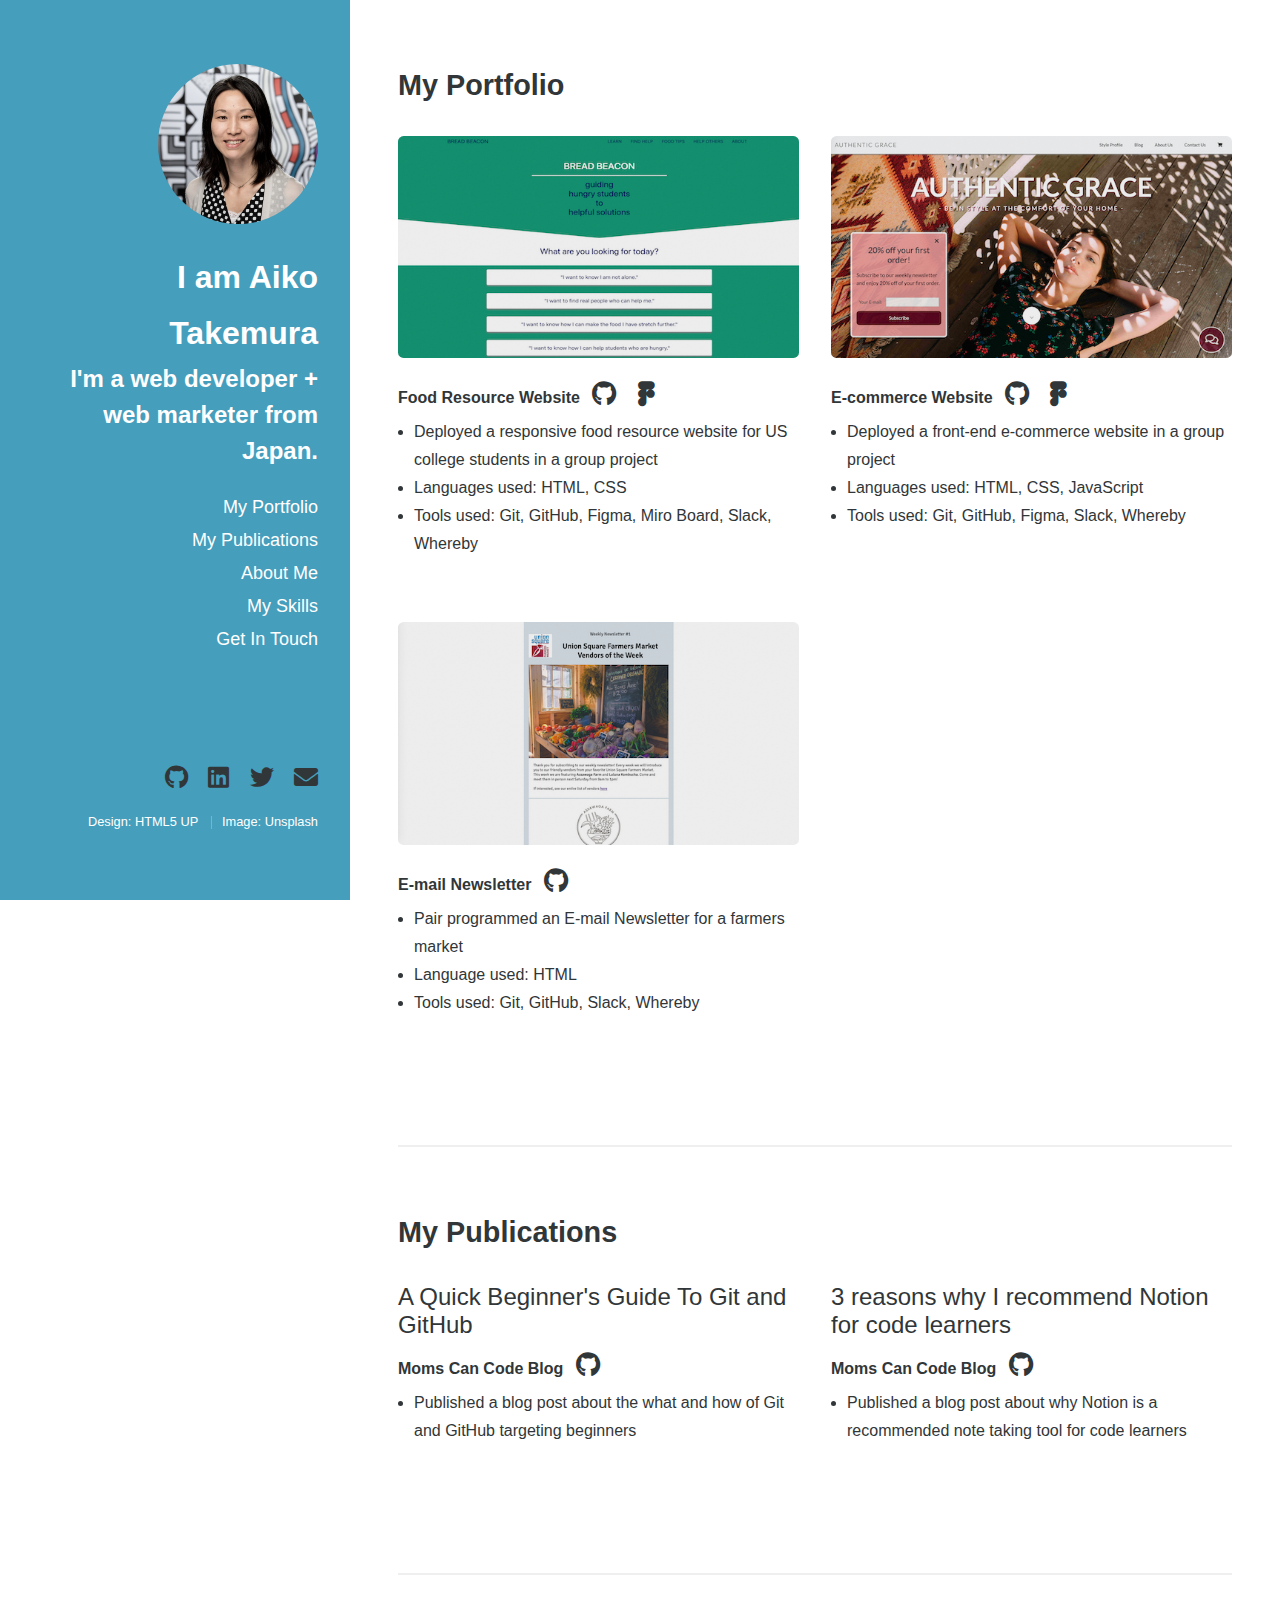
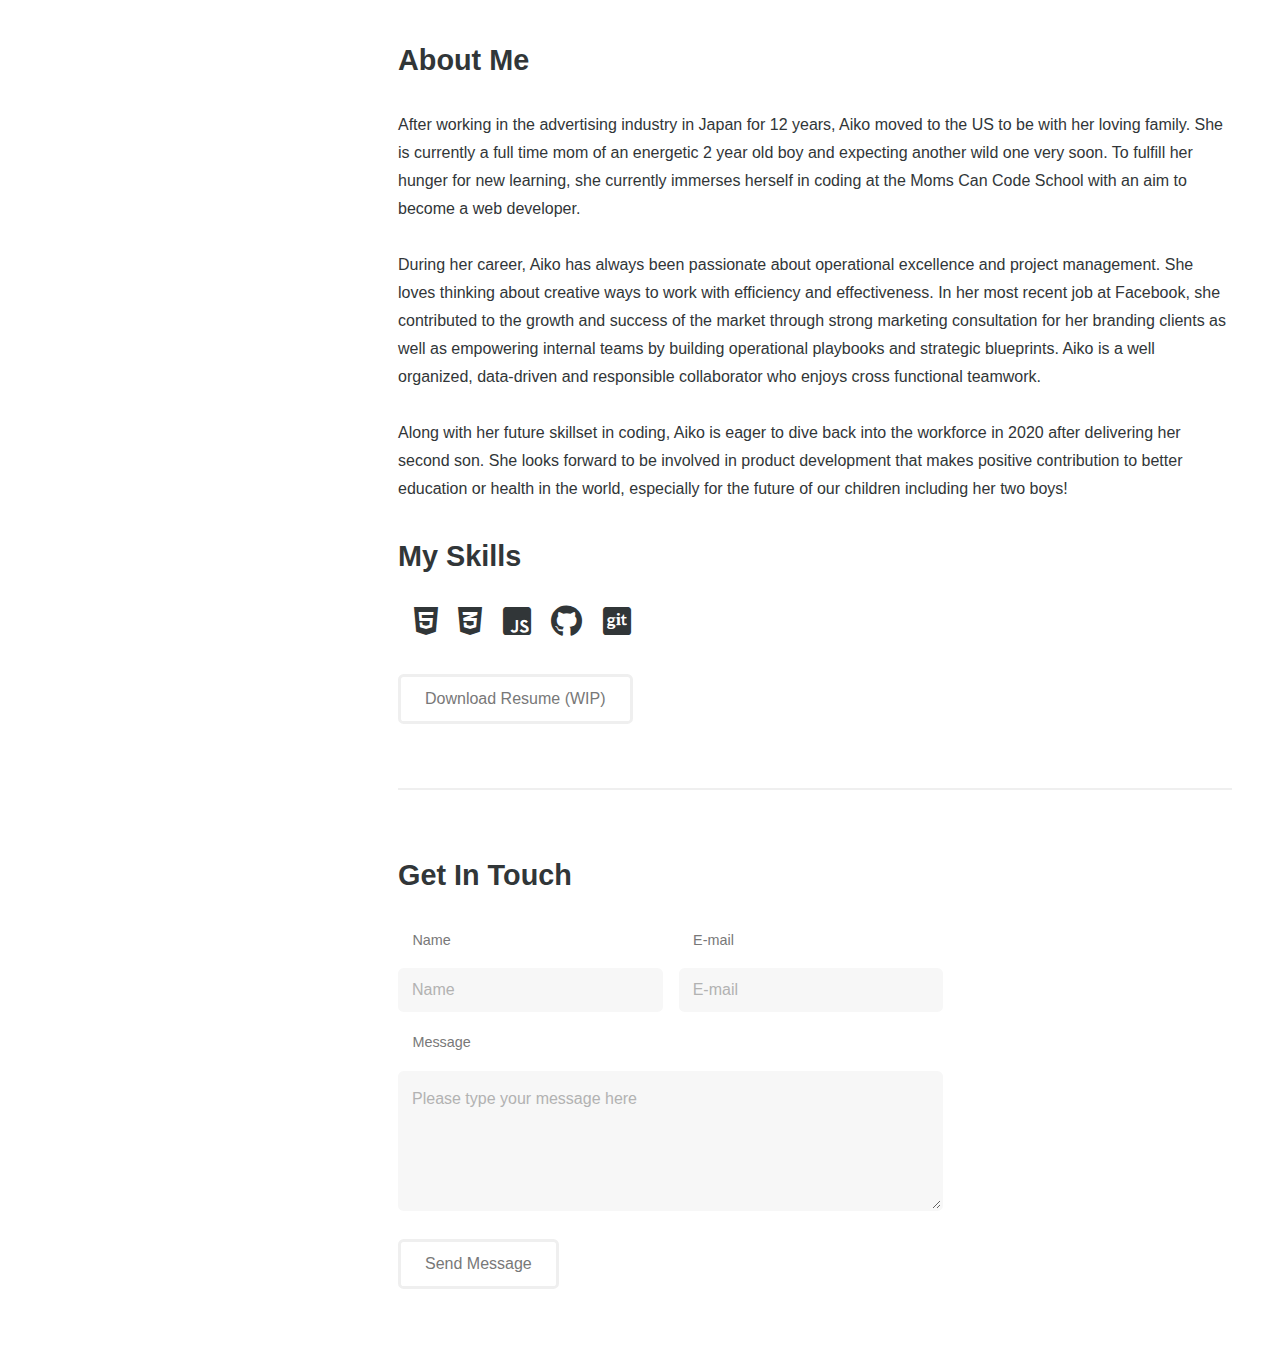
==== commit d6146d54: "add navlink" ====
--- a/index.html
+++ b/index.html
@@ -21,6 +21,11 @@
             <a href="#" class="image avatar"><img src="images/aikoProfilePhoto.png" alt="Aiko's profile photo" /></a>
             <h1>I am Aiko Takemura</h1>
             <h2>I'm a web developer + web marketer from Japan.</h2>
+            <a class="navlink" href="#portfolio-header">My Portfolio</a>
+            <a class="navlink" href="#publications-header">My Publications</a>
+            <a class="navlink" href="#aboutme-header">About Me</a>
+            <a class="navlink" href="#myskills-header">My Skills</a>
+            <a class="navlink" href="#getintouch-header">Get In Touch</a>
         </div>
     </header>
 
@@ -30,12 +35,12 @@
         <!-- One -->
         <section id="one">
             <header class="major">
-                <h2>My Portfolio</h2>
+                <h2 id="portfolio-header">My Portfolio</h2>
             </header>
             <div class="row">
                 <article class="col-6 col-12-xsmall work-item">
-                    <a href="/food-resource.html" class="image fit thumb"><img src="images/breadBeacon.png"
-                            alt="Image of Bread Beacon website" /></a>
+                    <a href="https://aikot1125.github.io/portfolio/food-resource" class="image fit thumb"><img
+                            src="images/breadBeacon.png" alt="Image of Bread Beacon website" /></a>
                     <h3>Food Resource Website
                         <a href="https://github.com/amymcgowan/mcc-c4-t2-final-project"
                             class="icon brands fa-github github-repo" target="_blank"></a>
@@ -87,7 +92,7 @@
         <!-- Two -->
         <section id="two">
             <header class="major">
-                <h2>My Publications</h2>
+                <h2 id="publications-header">My Publications</h2>
             </header>
             <div class="row">
                 <article class="col-6 col-12-xsmall work-item">
@@ -119,7 +124,7 @@
         <!-- Three -->
         <section id="three">
             <header class="major">
-                <h2>About Me</h2>
+                <h2 id="aboutme-header">About Me</h2>
             </header>
             <p>After working in the advertising industry in Japan for 12 years, Aiko moved to the US to be with her
                 loving family. She is currently a full time mom of an energetic 2 year old boy and expecting another
@@ -137,8 +142,9 @@
                 after delivering her second son. She looks forward to be involved in product development that makes
                 positive contribution to better
                 education or health in the world, especially for the future of our children including her two boys!</p>
-            <!-- <header class="major"> -->
-            <h2>My skills</h2>
+            <header class="major">
+                <h2 id="myskills-header">My Skills</h2>
+            </header>
             <ul class="skill-icons">
                 <li><span class="label icon brands fa-html5"></span></li>
                 <li><span class="label icon brands fa-css3-alt"></span></li>
@@ -155,7 +161,7 @@
         <!-- Four -->
         <section id="four">
             <header class="major">
-                <h2>Get In Touch</h2>
+                <h2 id="getintouch-header">Get In Touch</h2>
                 <!-- <p>Accumsan pellentesque commodo blandit enim arcu non at amet id arcu magna. Accumsan orci faucibus id eu lorem semper nunc nisi lorem vulputate lorem neque lorem ipsum dolor.</p> -->
             </header>
             <div class="row">
--- a/assets/css/main.css
+++ b/assets/css/main.css
@@ -102,6 +102,7 @@
     border: 0;
     font-size: 100%;
     font: inherit;
+    font-weight: normal;
     vertical-align: baseline;
 }
 
@@ -122,6 +123,13 @@
 body {
     line-height: 1;
     --hover-color: var(--yellow);
+}
+
+.navlink {
+    display: block;
+    font-size: 18px;
+    padding-bottom: 5px;
+    color: white;
 }
 
 ol,
@@ -2012,9 +2020,9 @@
     padding-left: 1em;
 }
 
-ul li {
+/* ul li {
     padding-left: 0.5em;
-}
+} */
 
 ul.alt {
     list-style: none;
@@ -2934,6 +2942,11 @@
     #header h1 br {
         display: inline;
     }
+
+    .navlink {
+        display: none;
+    }
+
     /* Footer */
     #footer {
         background-attachment: scroll;
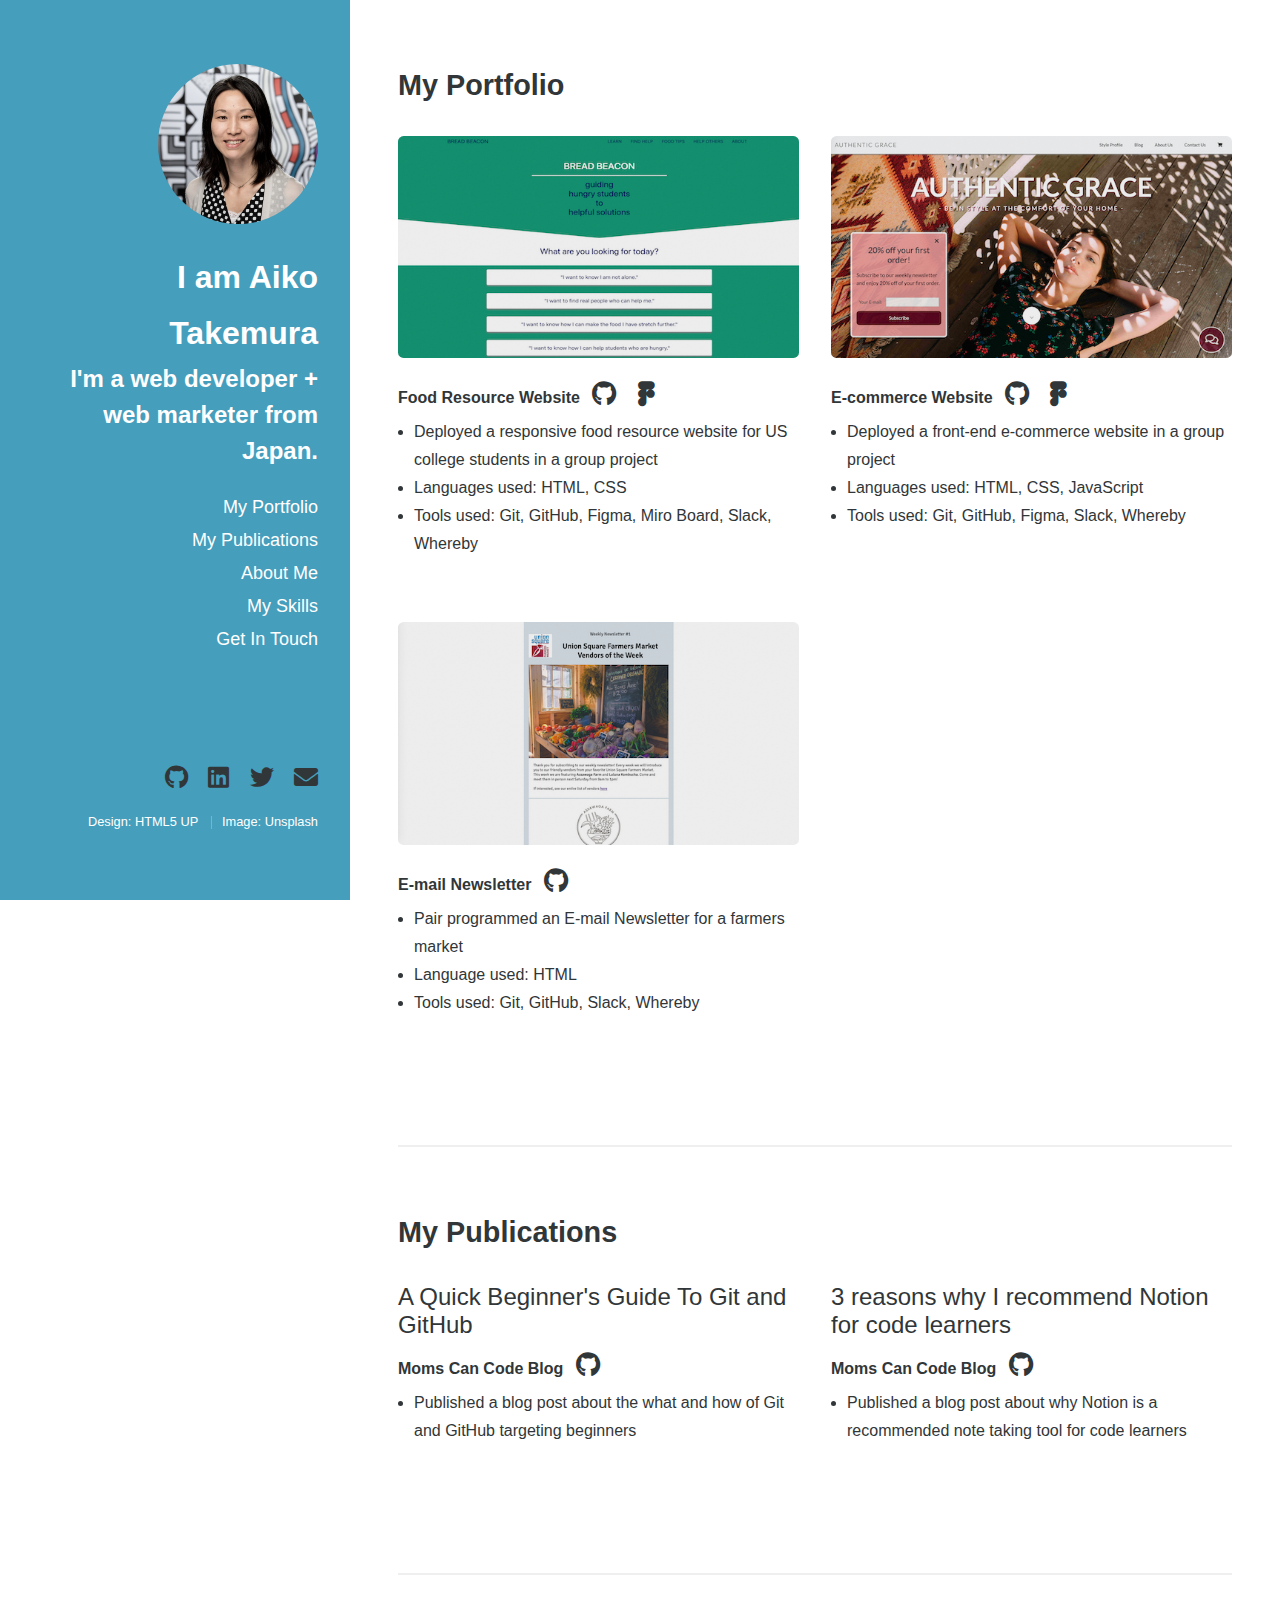
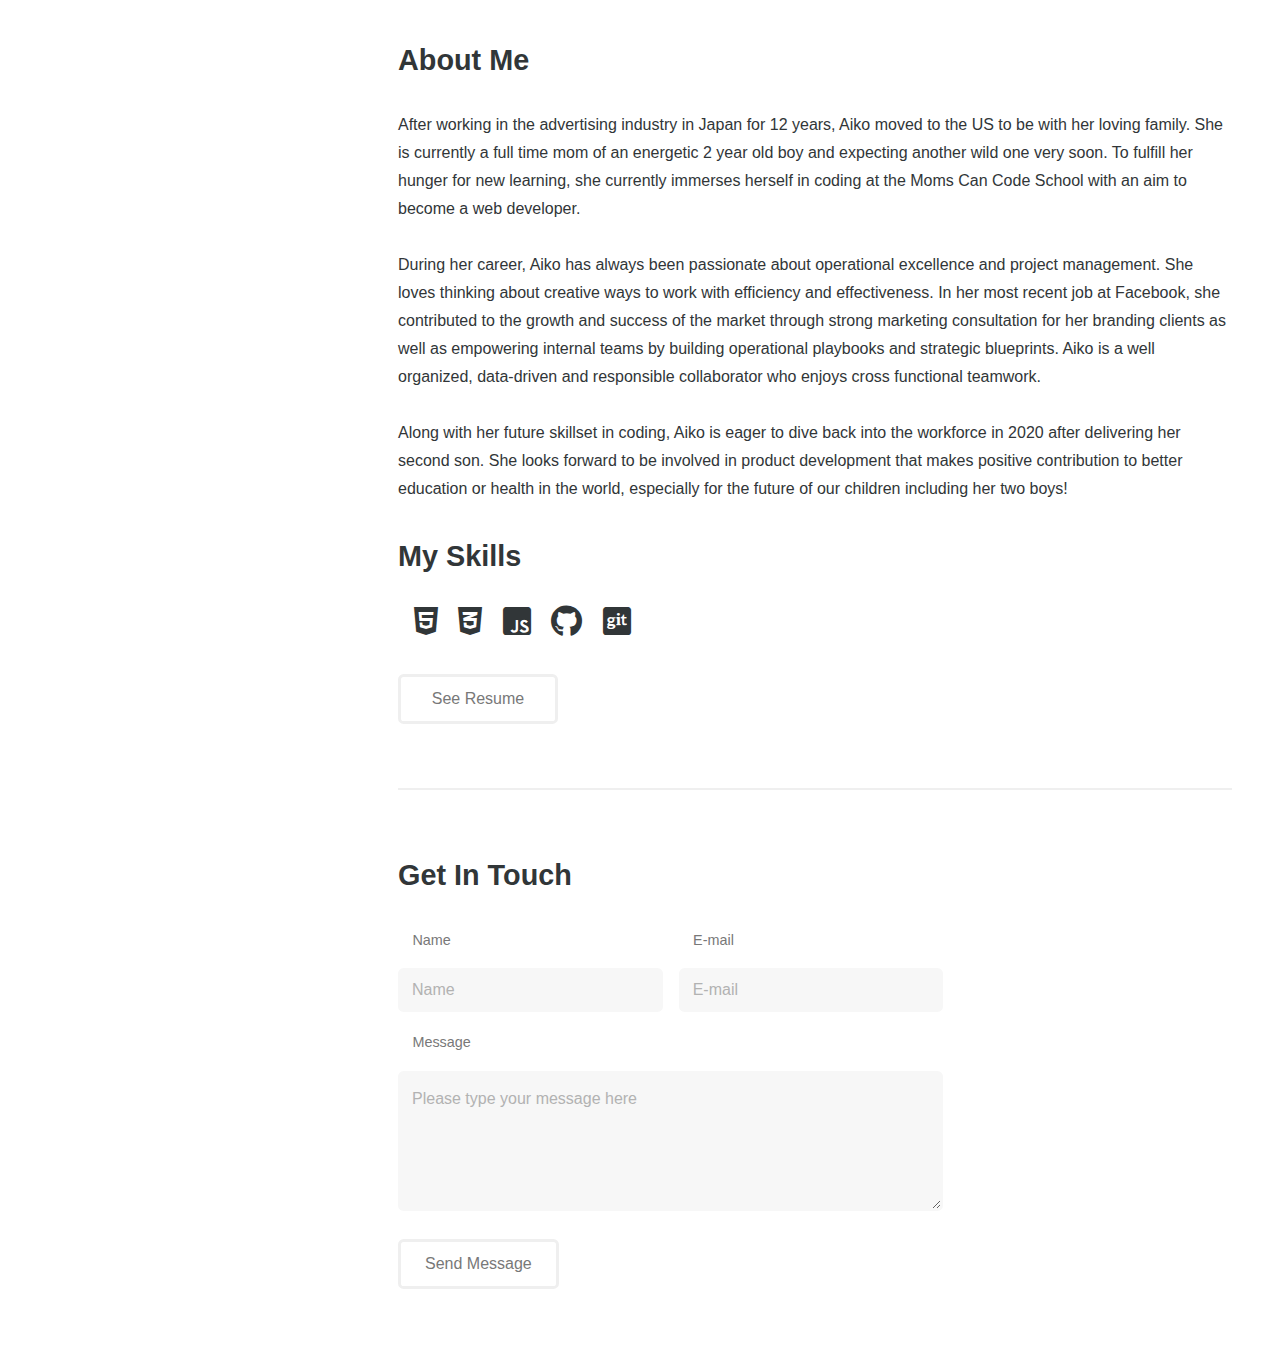
==== commit c90bf475: "link resume to index" ====
--- a/index.html
+++ b/index.html
@@ -39,8 +39,8 @@
             </header>
             <div class="row">
                 <article class="col-6 col-12-xsmall work-item">
-                    <a href="https://aikot1125.github.io/portfolio/food-resource" class="image fit thumb"><img
-                            src="images/breadBeacon.png" alt="Image of Bread Beacon website" /></a>
+                    <a href="https://aikot1125.github.io/portfolio/food-resource" class="image fit thumb">
+                        <img src="images/breadBeacon.png" alt="Image of Bread Beacon website" /></a>
                     <h3>Food Resource Website
                         <a href="https://github.com/amymcgowan/mcc-c4-t2-final-project"
                             class="icon brands fa-github github-repo" target="_blank"></a>
@@ -55,8 +55,8 @@
                 </article>
 
                 <article class="col-6 col-12-xsmall work-item">
-                    <a href="https://authenticgrace.netlify.com/" class="image fit thumb" target="_blank"><img
-                            src="images/authenticGrace.png" alt="Image of Authentic Grace website" /></a>
+                    <a href="https://aikot1125.github.io/portfolio/authentic-grace" class="image fit thumb">
+                        <img src="images/authenticGrace.png" alt="Image of Authentic Grace website" /></a>
                     <h3>E-commerce Website
                         <a href="https://github.com/aikot1125/MCC_BoutiqueShop"
                             class="icon brands fa-github github-repo" target="_blank"></a>
@@ -154,7 +154,8 @@
             </ul>
             <!-- </header> -->
             <ul class="actions">
-                <li><a href="#" class="button" target="_blank">Download Resume (WIP)</a></li>
+                <li><a href="https://aikot1125.github.io/portfolio/resume" class="button" target="_blank">See Resume</a>
+                </li>
             </ul>
         </section>
 
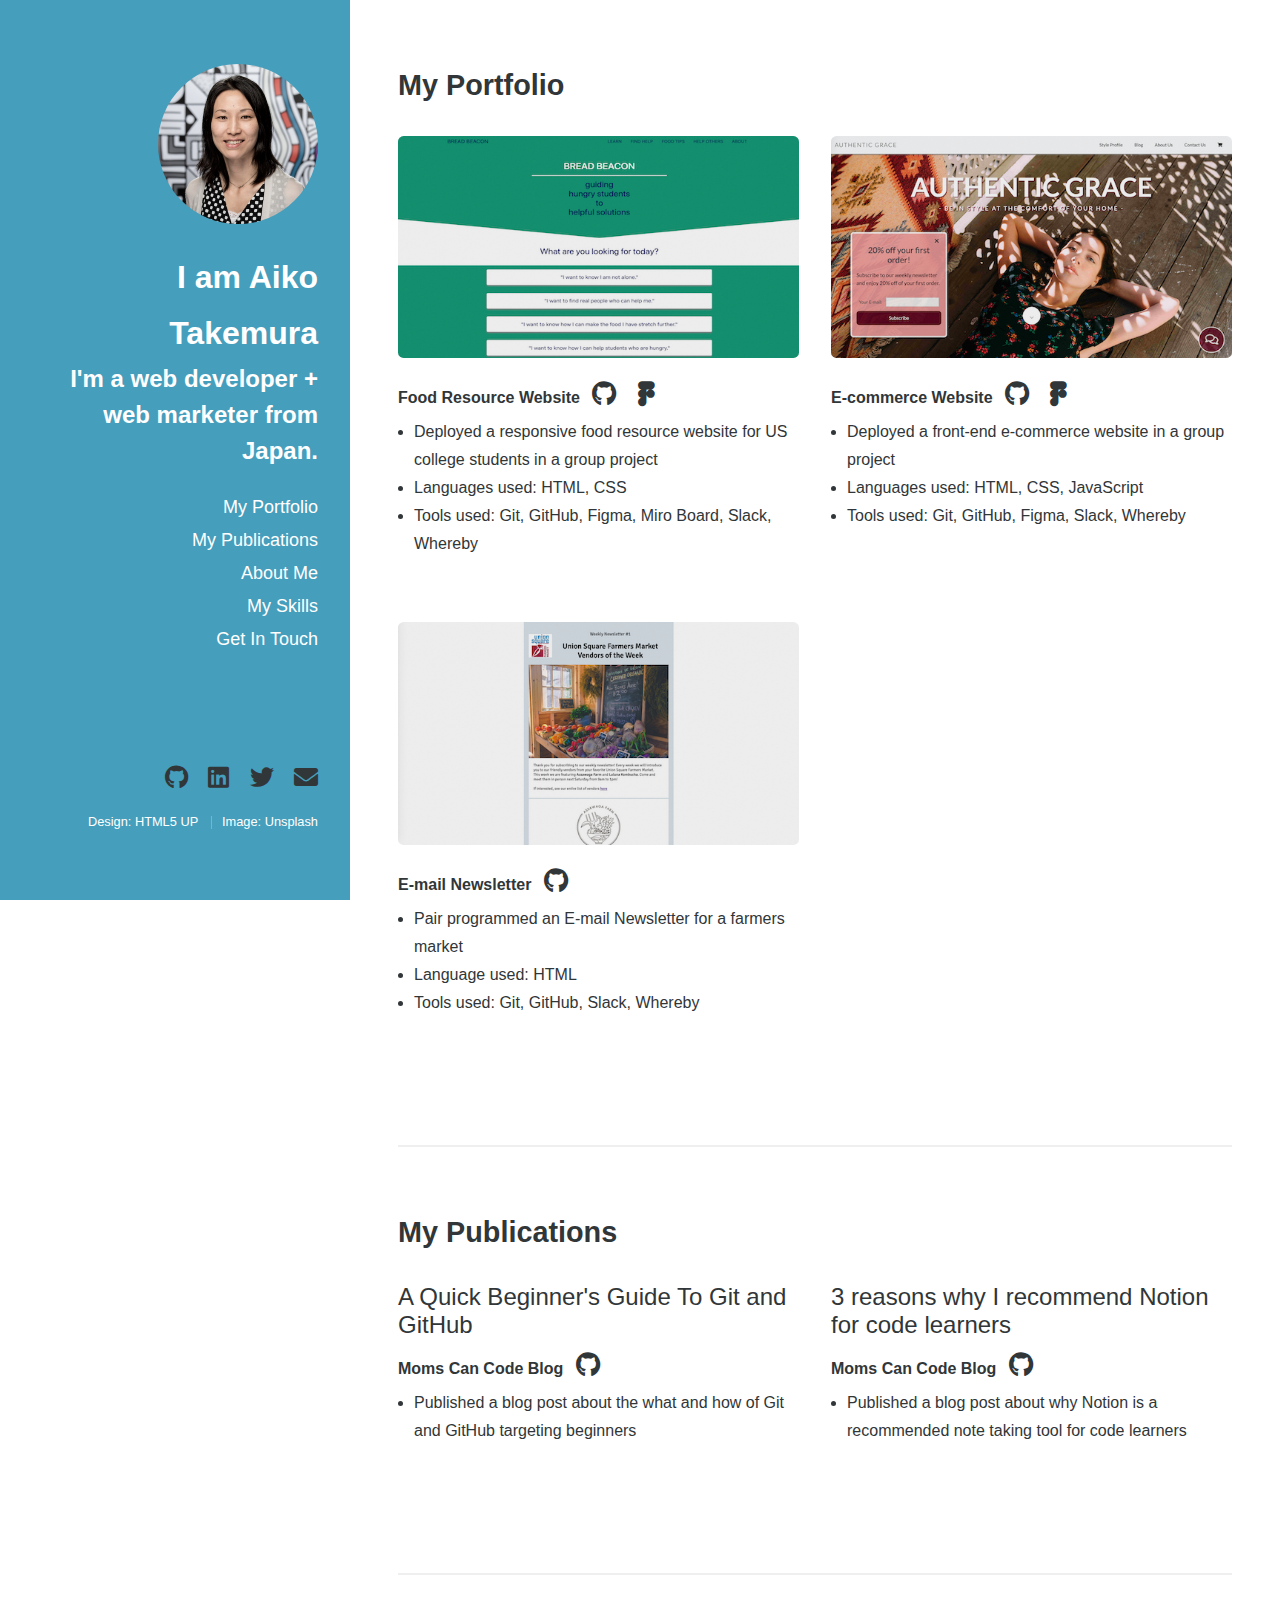
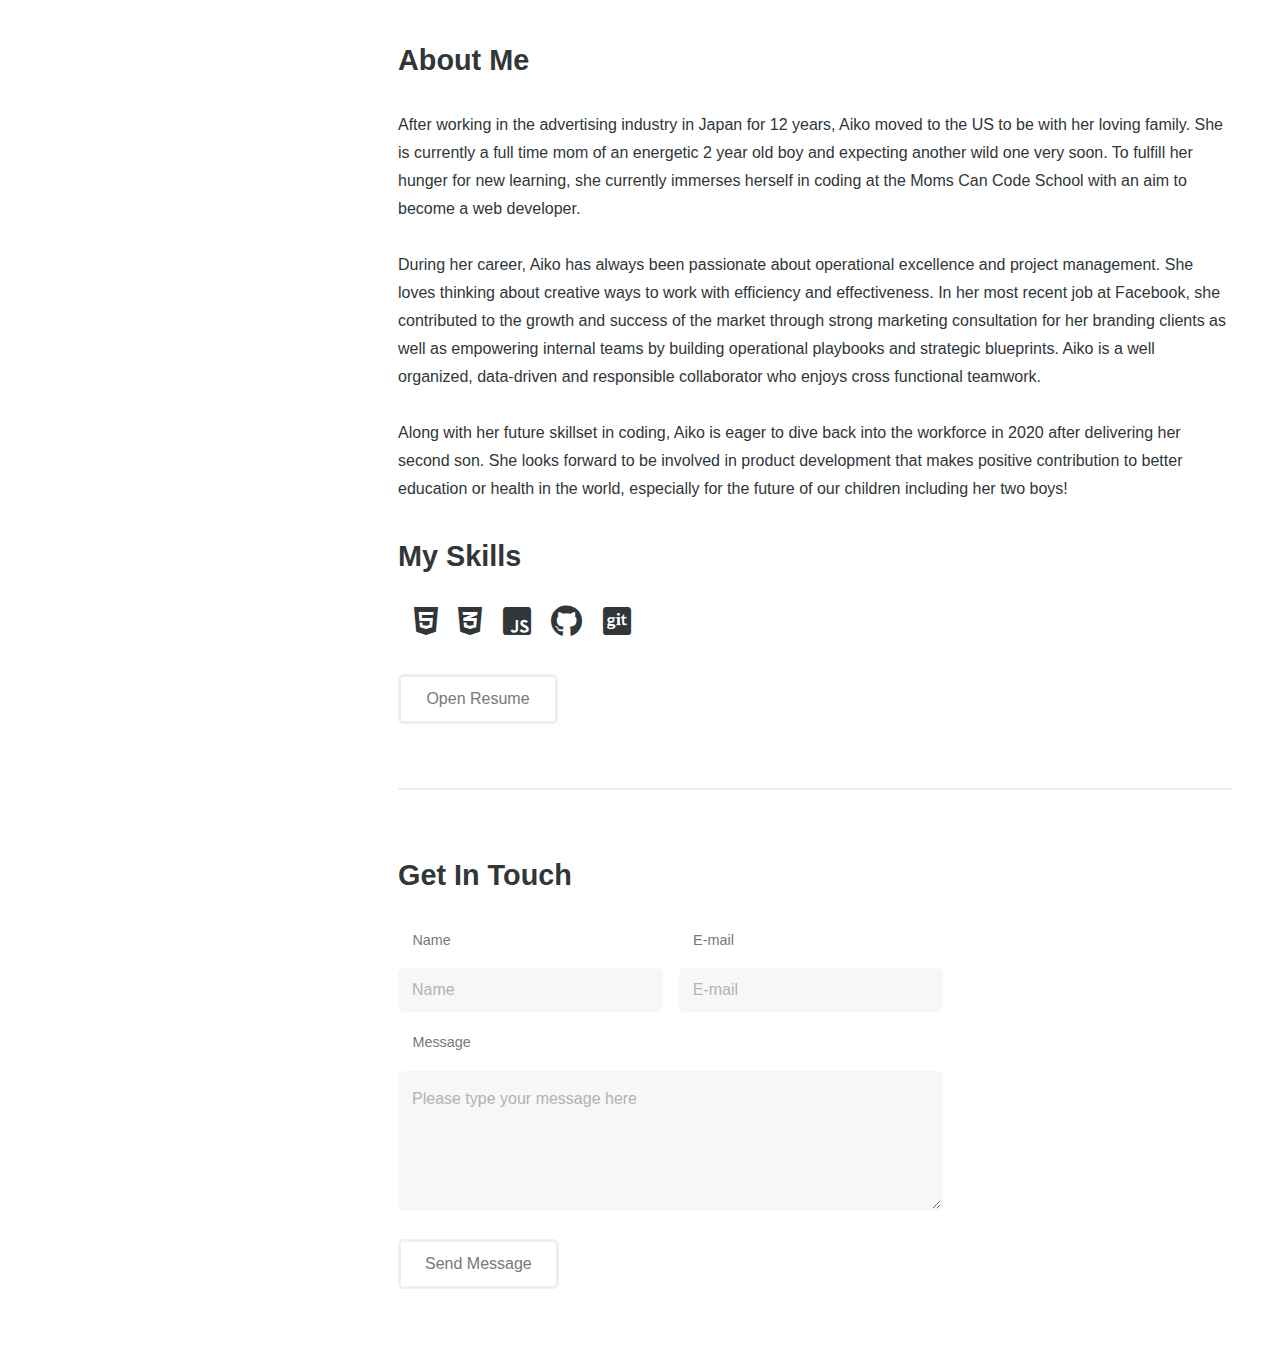
==== commit 6218d820: "update resume" ====
--- a/index.html
+++ b/index.html
@@ -154,7 +154,8 @@
             </ul>
             <!-- </header> -->
             <ul class="actions">
-                <li><a href="https://aikot1125.github.io/portfolio/resume" class="button" target="_blank">See Resume</a>
+                <li><a href="https://aikot1125.github.io/portfolio/resume" class="button" target="_blank">Open
+                        Resume</a>
                 </li>
             </ul>
         </section>
